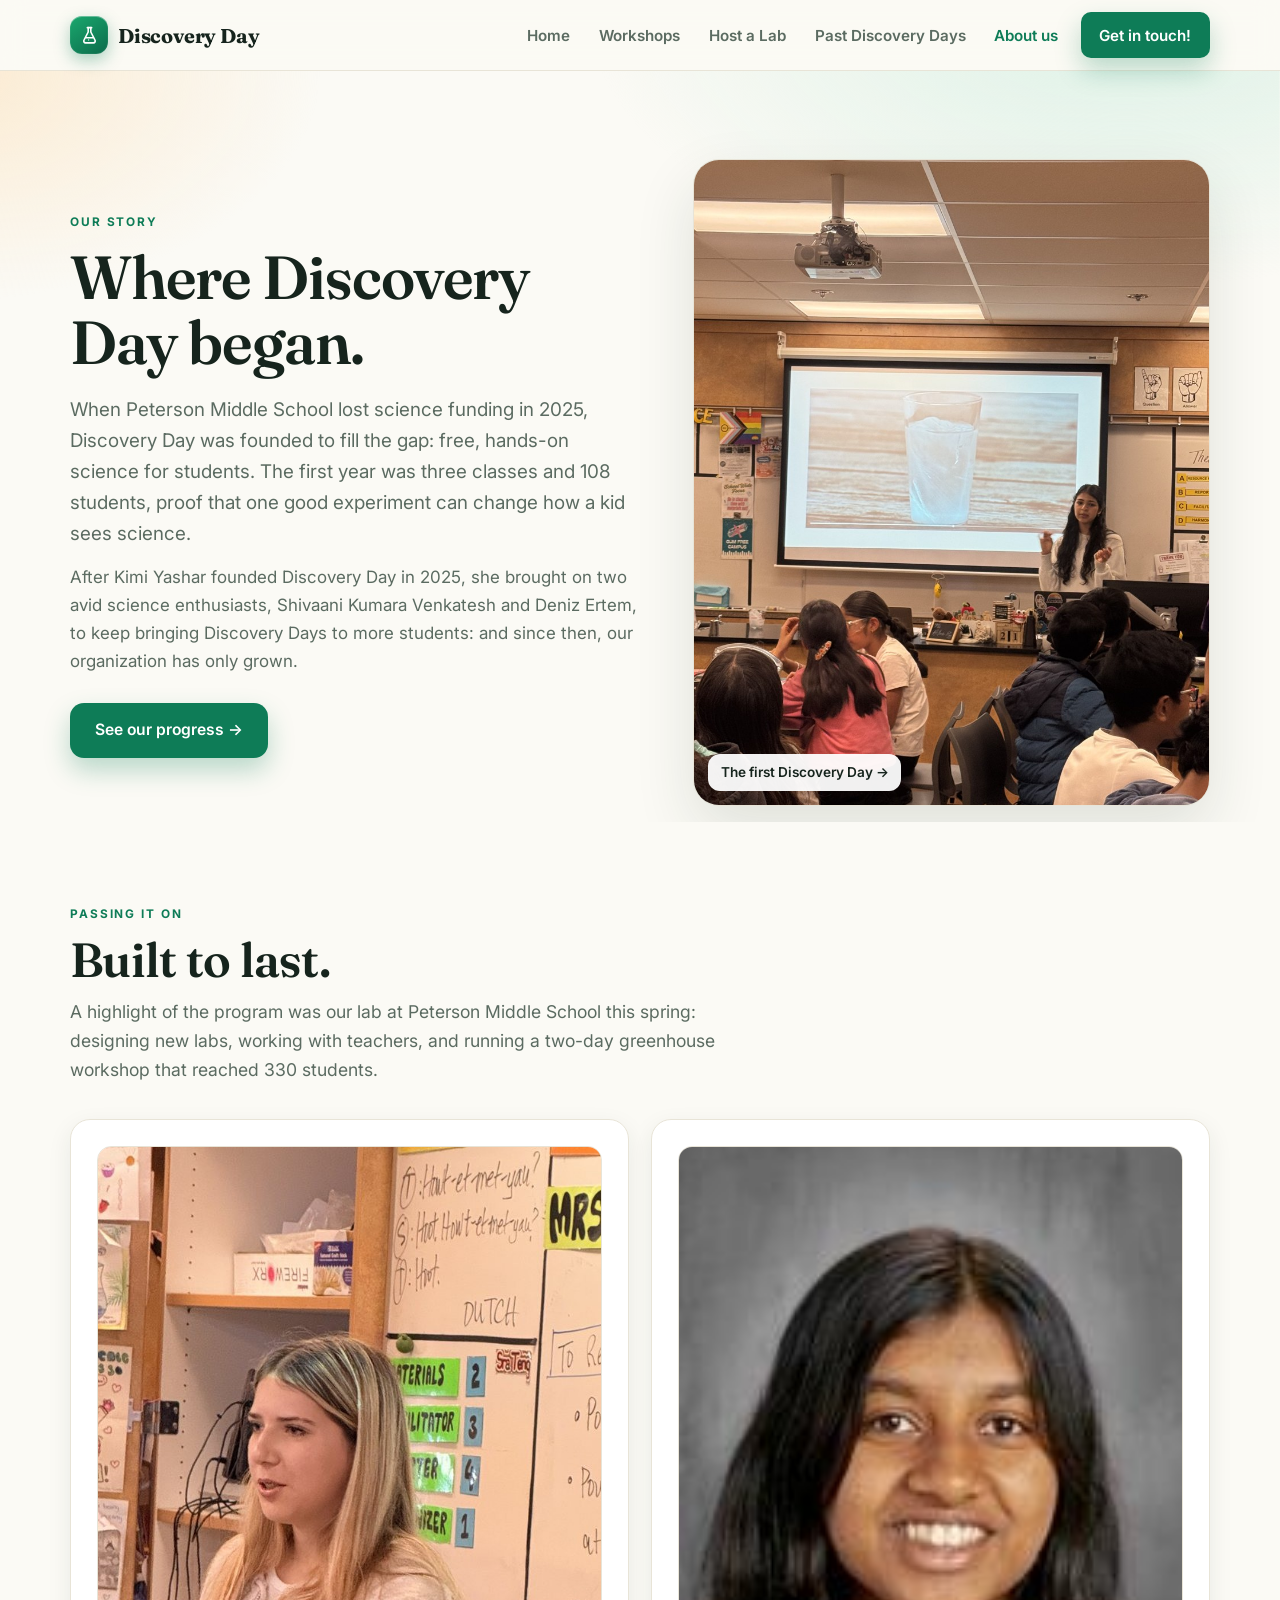
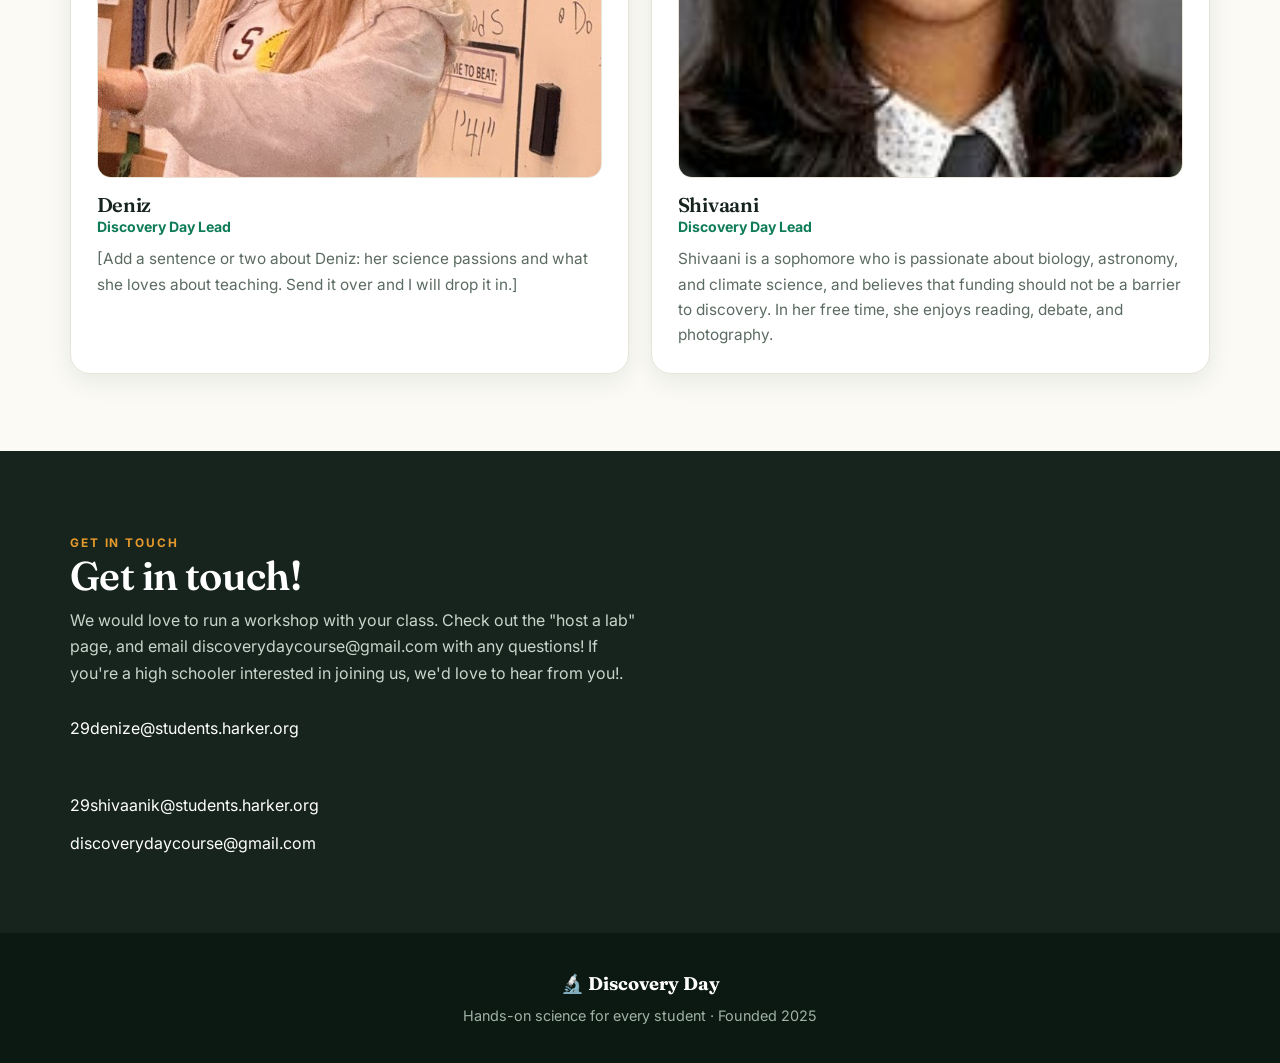
==== about.html @ d912c826 "Update about.html" ====
<!DOCTYPE html>
<html lang="en" class="no-js">
<head>
<meta charset="UTF-8" />
<meta name="viewport" content="width=device-width, initial-scale=1.0" />
<title>About — Discovery Day</title>
<meta name="description" content="How Discovery Day started after science budget cuts at Peterson Middle School, and the two student leaders carrying it forward." />
<link rel="preconnect" href="https://fonts.googleapis.com" />
<link rel="preconnect" href="https://fonts.gstatic.com" crossorigin />
<link href="https://fonts.googleapis.com/css2?family=Fraunces:ital,opsz,wght@0,9..144,500;0,9..144,600;1,9..144,500&family=Inter:wght@400;500;600;700&display=swap" rel="stylesheet" />
<link rel="stylesheet" href="styles.css" />
</head>
<body>

<header class="nav">
  <div class="wrap nav-in">
    <a class="brand" href="index.html"><span class="mark"><svg viewBox="0 0 24 24" fill="none" stroke="#fff" stroke-width="1.8" stroke-linecap="round" stroke-linejoin="round" aria-hidden="true"><path d="M9.5 3h5"/><path d="M10.5 3v5L5.7 17.4A2 2 0 0 0 7.5 20.4h9a2 2 0 0 0 1.8-3L13.5 8V3"/><path d="M8 14.5h8"/><circle cx="11" cy="17" r=".7" fill="#fff" stroke="none"/></svg></span> Discovery Day</a>
    <button class="menu-btn" id="menuBtn" aria-label="Menu">☰</button>
    <nav class="links" id="links">
      <a href="index.html">Home</a>
      <a href="workshops.html">Workshops</a>
      <a href="host-a-lab.html">Host a Lab</a>
      <a href="past.html">Past Discovery Days</a>
      <a href="about.html" class="active">About us</a>
      <a href="#contact" class="btn btn-green">Get in touch!</a>
    </nav>
  </div>
</header>

<!-- FOUNDING -->
<section class="hero" style="padding-bottom:1rem">
  <div class="wrap hero-grid">
    <div>
      <span class="eyebrow">Our story</span>
      <h1 style="font-size:clamp(2.4rem,5.4vw,3.8rem)">Where Discovery Day began.</h1>
      <p class="lead">When Peterson Middle School lost science funding in 2025, Discovery Day was founded to fill the gap: free, hands-on science for students. The first year was three classes and 108 students, proof that one good experiment can change how a kid sees science.</p>
      <p class="muted" style="font-size:1.06rem;margin-top:.9rem">After Kimi Yashar founded Discovery Day in 2025, she brought on two avid science enthusiasts, Shivaani Kumara Venkatesh and Deniz Ertem, to keep bringing Discovery Days to more students: and since then, our organization has only grown.</p>
      <div class="cta"><a href="past.html" class="btn btn-green">See our progress →</a></div>
    </div>
    <div class="hero-img reveal" style="aspect-ratio:4/5">
      <img src="images/fdd-class-back.jpg" alt="Students at the first Discovery Day watching a lesson" />
      <a class="tagcap" href="past.html#founding2025">The first Discovery Day →</a>
    </div>
  </div>
</section>

<!-- HANDOFF -->
<section>
  <div class="wrap">
    <div class="sec-head reveal" style="max-width:70ch">
      <span class="eyebrow">Passing it on</span>
      <h2>Built to last.</h2>
      <p>A highlight of the program was our lab at Peterson Middle School this spring: designing new labs, working with teachers, and running a two-day greenhouse workshop that reached 330 students.</p>
    </div>
    <div class="people">
      <div class="bio reveal">
        <img class="bio-photo" src="images/deniz.jpg" alt="Deniz teaching a Discovery Day workshop" />
        <h3>Deniz</h3>
        <div class="role">Discovery Day Lead</div>
        <p>[Add a sentence or two about Deniz: her science passions and what she loves about teaching. Send it over and I will drop it in.]</p>
      </div>
      <div class="bio reveal">
        <img class="bio-photo" src="images/shivaani.jpg" alt="Shivaani teaching a Discovery Day workshop" />
        <h3>Shivaani</h3>
        <div class="role">Discovery Day Lead</div>
        <p>Shivaani is a sophomore who is passionate about biology, astronomy, and climate science, and believes that funding should not be a barrier to discovery. In her free time, she enjoys reading, debate, and photography.</p>
      </div>
    </div>
  </div>
</section>

<!-- VALUES -->

<!-- CONTACT -->
<section class="contact" id="contact">
  <div class="wrap contact-grid">
    <div>
      <span class="eyebrow" style="color:var(--amber)">Get in touch</span>
      <h2>Get in touch!</h2>
      <p class="sub">We would love to run a workshop with your class. Check out the "host a lab" page, and email discoverydaycourse@gmail.com with any questions! 
        If you're a high schooler interested in joining us, we'd love to hear from you!.</p>
  <div class="email-list">
 <a class="mail" href="mailto:29denize@students.harker.org">29denize@students.harker.org</a><br>
<a class="mail" href="mailto:29shivaanik@students.harker.org">29shivaanik@students.harker.org</a>
<a class="mail" href="mailto:discoverydaycourse@gmail.com">discoverydaycourse@gmail.com</a>
</div>
  
    </div>
  </div>
</section>

<footer><div class="wrap"><div class="fb">🔬 Discovery Day</div><p>Hands-on science for every student · Founded 2025</p></div></footer>

<script src="app.js"></script>
</body>
</html>
---- styles.css ----
/* Discovery Day — shared styles */
:root{
  --ink:#16241D; --ink-soft:#5B6B61; --bg:#FBFAF5; --paper:#FFFFFF; --line:#E8E4D7;
  --green:#0E7C57; --green-d:#0A5B40; --green-soft:#E7F2EC; --amber:#E79A2B; --amber-soft:#FBEFD9;
  --chem:#7A5CF0; --bio:#16A06A; --earth:#13A2B5; --phys:#2D6CDF;
  --shadow:0 24px 60px rgba(22,50,35,.12); --shadow-sm:0 8px 24px rgba(22,50,35,.08);
  --radius:20px; --maxw:1140px;
}
*{box-sizing:border-box;margin:0;padding:0}
html{scroll-behavior:smooth;scroll-padding-top:88px}
body{font-family:"Inter",system-ui,sans-serif;color:var(--ink);background:var(--bg);line-height:1.65;-webkit-font-smoothing:antialiased}
h1,h2,h3,.display{font-family:"Fraunces",Georgia,serif;font-weight:600;line-height:1.08;letter-spacing:-.015em}
a{color:inherit;text-decoration:none}
img{display:block;max-width:100%}
.wrap{width:min(var(--maxw),92vw);margin:0 auto}
.eyebrow{display:inline-block;font-weight:700;text-transform:uppercase;letter-spacing:.16em;font-size:.74rem;color:var(--green)}
.muted{color:var(--ink-soft)}
.center{text-align:center}

/* buttons */
.btn{display:inline-flex;align-items:center;gap:.5rem;font-weight:600;font-size:.98rem;padding:.85rem 1.5rem;border-radius:14px;border:1.5px solid transparent;cursor:pointer;transition:transform .15s ease,box-shadow .2s,background .2s,border-color .2s}
.btn-primary{background:var(--ink);color:#fff;box-shadow:var(--shadow-sm)}
.btn-primary:hover{transform:translateY(-2px);background:#0c2018}
.btn-green{background:var(--green);color:#fff;box-shadow:0 12px 26px rgba(14,124,87,.28)}
.btn-green:hover{transform:translateY(-2px);background:var(--green-d)}
.btn-ghost{background:#fff;color:var(--ink);border-color:var(--line)}
.btn-ghost:hover{transform:translateY(-2px);border-color:var(--green);color:var(--green)}

/* nav */
header.nav{position:sticky;top:0;z-index:60;backdrop-filter:saturate(150%) blur(12px);background:rgba(251,250,245,.82);border-bottom:1px solid var(--line)}
.nav-in{display:flex;align-items:center;justify-content:space-between;padding:.75rem 0}
.brand{display:flex;align-items:center;gap:.62rem;font-family:"Fraunces",serif;font-weight:700;font-size:1.25rem;letter-spacing:-.01em}
.brand .mark{width:38px;height:38px;border-radius:12px;background:linear-gradient(145deg,#1AA86E 0%,#0C6B4B 100%);display:grid;place-items:center;flex:none;box-shadow:0 6px 16px rgba(14,124,87,.34),inset 0 1px 0 rgba(255,255,255,.30),inset 0 0 0 1px rgba(255,255,255,.06)}
.brand .mark svg{width:21px;height:21px;display:block}
.links{display:flex;align-items:center;gap:.2rem}
.links a{padding:.5rem .8rem;border-radius:10px;font-weight:600;font-size:.95rem;color:var(--ink-soft);transition:.16s}
.links a:hover{color:var(--ink);background:#fff}
.links a.active{color:var(--green)}
.links .btn{margin-left:.4rem;padding:.6rem 1.1rem}
.links a.btn{color:#fff}
.links a.btn:hover{color:#fff;background:var(--green-d)}
.menu-btn{display:none;background:#fff;border:1px solid var(--line);border-radius:10px;padding:.5rem .7rem;font-size:1.2rem;cursor:pointer}
@media(max-width:880px){
  .links{position:absolute;top:64px;right:4vw;flex-direction:column;align-items:stretch;background:#fff;border:1px solid var(--line);border-radius:16px;padding:.5rem;box-shadow:var(--shadow);min-width:230px;display:none}
  .links.open{display:flex}.links a{padding:.7rem .9rem}.links .btn{margin:.3rem 0 0}.menu-btn{display:block}
}

/* layout */
section{padding:clamp(3rem,6vw,5.5rem) 0}
.sec-head{max-width:64ch;margin-bottom:2.2rem}
.sec-head.center{margin-left:auto;margin-right:auto}
.sec-head h2{font-size:clamp(2rem,4.4vw,3rem);margin:.55rem 0 .7rem}
.sec-head p{color:var(--ink-soft);font-size:1.1rem}
.lead{font-size:1.18rem;color:var(--ink-soft)}

/* hero */
.hero{padding:clamp(3rem,7vw,5.5rem) 0 clamp(2.5rem,5vw,4rem);position:relative;overflow:hidden}
.hero::before{content:"";position:absolute;inset:0;background:radial-gradient(900px 460px at 88% -8%,#DCF1E6 0,transparent 60%),radial-gradient(700px 420px at -5% 0%,#FBEAD0 0,transparent 55%);z-index:-1;animation:auroraFloat 18s ease-in-out infinite alternate;will-change:transform}
.hero-grid{display:grid;grid-template-columns:1.05fr .95fr;gap:3.2rem;align-items:center}
@media(max-width:900px){.hero-grid{grid-template-columns:1fr;gap:2.2rem}}
.hero h1{font-size:clamp(2.8rem,6.2vw,4.6rem);font-weight:600;margin:.7rem 0 1.1rem}
.hero h1 em{font-style:italic;color:var(--green)}
.hero .cta{display:flex;gap:.8rem;margin-top:1.7rem;flex-wrap:wrap}
.hero-img{border-radius:26px;overflow:hidden;box-shadow:var(--shadow);border:1px solid var(--line);aspect-ratio:4/5;position:relative;background:var(--green-soft)}
.hero-img img{width:100%;height:100%;object-fit:cover}
.hero-img .tagcap{position:absolute;left:14px;bottom:14px;background:rgba(255,255,255,.94);border-radius:12px;padding:.45rem .8rem;font-size:.85rem;font-weight:600;color:var(--ink)}

/* stat strip */
.stats{display:grid;grid-template-columns:repeat(4,1fr);gap:1rem;margin-top:clamp(2rem,4vw,3rem)}
@media(max-width:680px){.stats{grid-template-columns:repeat(2,1fr)}}
.stat{background:#fff;border:1px solid var(--line);border-radius:16px;padding:1.2rem 1rem;text-align:center;box-shadow:var(--shadow-sm)}
.stat b{display:block;font-family:"Fraunces",serif;font-size:2.1rem;color:var(--green);line-height:1}
.stat span{font-size:.85rem;color:var(--ink-soft);font-weight:600}

/* generic cards */
.grid{display:grid;gap:1.4rem}
.cols-3{grid-template-columns:repeat(3,1fr)}
.cols-2{grid-template-columns:repeat(2,1fr)}
@media(max-width:880px){.cols-3{grid-template-columns:1fr 1fr}}
@media(max-width:600px){.cols-3,.cols-2{grid-template-columns:1fr}}

/* workshop cards */
.filters{display:flex;flex-wrap:wrap;gap:.6rem;align-items:center;margin-bottom:1.8rem}
.search{flex:1;min-width:210px;display:flex;align-items:center;gap:.5rem;background:#fff;border:1px solid var(--line);border-radius:12px;padding:.62rem .9rem}
.search input{border:0;outline:0;font:inherit;width:100%;background:transparent;color:var(--ink)}
.chip{background:#fff;border:1px solid var(--line);border-radius:999px;padding:.5rem .95rem;font-weight:600;font-size:.9rem;color:var(--ink-soft);cursor:pointer;transition:.16s}
.chip:hover{border-color:var(--green);color:var(--green)}
.chip.active{background:var(--green);color:#fff;border-color:var(--green)}
.wgrid{display:grid;grid-template-columns:repeat(auto-fill,minmax(280px,1fr));gap:1.5rem}
.wcard{background:#fff;border:1px solid var(--line);border-radius:var(--radius);overflow:hidden;cursor:pointer;box-shadow:var(--shadow-sm);transition:transform .18s ease,box-shadow .22s ease;display:flex;flex-direction:column}
.wcard:hover{transform:translateY(-6px);box-shadow:var(--shadow)}
.wcard .thumb{aspect-ratio:4/3;overflow:hidden;background:#f3f1ea;position:relative}
.wcard .thumb img{width:100%;height:100%;object-fit:cover;object-position:top center}
.wcard .subj{position:absolute;top:10px;left:10px;color:#fff;border-radius:999px;padding:.28rem .7rem;font-weight:700;font-size:.72rem;letter-spacing:.03em}
.subj-Chemistry{background:var(--chem)} .subj-Biology{background:var(--bio)} .subj-Earth{background:var(--earth)} .subj-Physics{background:var(--phys)}
.wcard .b{padding:1.1rem 1.15rem 1.25rem}
.wcard h3{font-size:1.25rem;margin-bottom:.15rem}
.wcard .by{font-size:.82rem;color:var(--ink-soft);font-weight:600;margin-bottom:.5rem}
.wcard p{color:var(--ink-soft);font-size:.93rem}
.wcard .more{margin-top:.8rem;font-weight:700;color:var(--green);font-size:.9rem}

/* feature/info panels */
.panel{background:#fff;border:1px solid var(--line);border-radius:var(--radius);padding:1.6rem;box-shadow:var(--shadow-sm)}
.panel h3{font-size:1.25rem;margin-bottom:.5rem;display:flex;gap:.5rem;align-items:center}
.panel p{color:var(--ink-soft)}
.iconbadge{width:42px;height:42px;border-radius:12px;display:grid;place-items:center;font-size:1.2rem;background:var(--green-soft);flex:none}

/* custom workshop callout */
.custom-cta{background:linear-gradient(135deg,#0E7C57,#0A5B40);color:#fff;border-radius:24px;padding:clamp(1.9rem,4vw,3.2rem);box-shadow:var(--shadow);text-align:center}
.custom-cta h2{color:#fff;font-size:clamp(1.7rem,3.6vw,2.5rem);margin-bottom:.7rem}
.custom-cta p{color:#D9EFE4;max-width:64ch;margin:0 auto 1.6rem;font-size:1.1rem}
.custom-cta .btn-white{background:#fff;color:var(--green-d)}
.custom-cta .btn-white:hover{transform:translateY(-2px);background:#EAF7F0}

/* timeline (past workshops) */
.tl{display:flex;flex-direction:column;gap:1.6rem}
.event{background:#fff;border:1px solid var(--line);border-radius:24px;overflow:hidden;box-shadow:var(--shadow-sm);display:grid;grid-template-columns:1.1fr 1fr}
@media(max-width:820px){.event{grid-template-columns:1fr}}
.event .ph{position:relative;min-height:280px;background:var(--green-soft)}
.event .ph img{position:absolute;inset:0;width:100%;height:100%;object-fit:cover}
.event .when{position:absolute;top:14px;left:14px;background:rgba(255,255,255,.94);border-radius:999px;padding:.35rem .8rem;font-weight:700;font-size:.8rem}
.event .body{padding:1.8rem}
.event h3{font-size:1.7rem;margin:.2rem 0 .5rem}
.event .estats{display:flex;flex-wrap:wrap;gap:.5rem;margin:.9rem 0}
.event .estats span{background:var(--bg);border:1px solid var(--line);border-radius:10px;padding:.45rem .7rem;font-weight:700;font-size:.85rem}
.event .estats span b{color:var(--green)}
.event p{color:var(--ink-soft)}
.thumbs{display:flex;gap:.5rem;margin-top:1rem;flex-wrap:wrap}
.thumbs img{width:74px;height:60px;object-fit:cover;border-radius:9px;border:1px solid var(--line)}

/* gallery */
.gallery{display:grid;grid-template-columns:repeat(auto-fit,minmax(220px,1fr));gap:12px}
.gallery figure{margin:0;border-radius:14px;overflow:hidden;border:1px solid var(--line);box-shadow:var(--shadow-sm);aspect-ratio:4/3;background:var(--green-soft)}
.gallery img{width:100%;height:100%;object-fit:cover;transition:transform .45s ease}
.gallery figure:hover img{transform:scale(1.06)}

/* people / bios */
.people{display:grid;grid-template-columns:1fr 1fr;gap:1.4rem}
@media(max-width:680px){.people{grid-template-columns:1fr}}
.bio{background:#fff;border:1px solid var(--line);border-radius:var(--radius);padding:1.6rem;box-shadow:var(--shadow-sm)}
.bio .av{width:58px;height:58px;border-radius:16px;background:linear-gradient(135deg,#16A06A,#0E7C57);color:#fff;display:grid;place-items:center;font-family:"Fraunces",serif;font-weight:700;font-size:1.3rem;margin-bottom:.8rem}
.bio h3{font-size:1.25rem}
.bio .role{color:var(--green);font-weight:700;font-size:.88rem;margin-bottom:.5rem}
.bio p{color:var(--ink-soft);font-size:.96rem}

/* contact band */
.contact{background:var(--ink);color:#fff}
.contact h2{color:#fff;font-size:clamp(1.8rem,4vw,2.5rem)}
.contact .sub{color:#C7D6CC;max-width:60ch;margin:.6rem 0 1.8rem}
.ccards{display:grid;grid-template-columns:1fr 1fr;gap:1.2rem}
@media(max-width:680px){.ccards{grid-template-columns:1fr}}
.ccard{background:rgba(255,255,255,.06);border:1px solid rgba(255,255,255,.16);border-radius:18px;padding:1.5rem}
.contact-grid{display:grid;grid-template-columns:1fr .92fr;gap:2.6rem;align-items:center}
@media(max-width:820px){.contact-grid{grid-template-columns:1fr}}
.leads-photo{width:100%;border-radius:14px;aspect-ratio:16/10;object-fit:cover;object-position:center 22%;margin-bottom:1.1rem;border:1px solid rgba(255,255,255,.18)}

/* horizontal workshop scroller */
.scrollhint{font-size:.85rem;color:var(--ink-soft);font-weight:600;margin:-.4rem 0 .7rem}
.wscroll{display:flex;gap:1.3rem;overflow-x:auto;padding:.4rem .2rem 1.4rem;scroll-snap-type:x proximity;scroll-padding-left:.2rem}
.wscroll::-webkit-scrollbar{height:9px}
.wscroll::-webkit-scrollbar-thumb{background:#D6DDE5;border-radius:99px}
.wscroll::-webkit-scrollbar-track{background:transparent}
.wscroll .wcard{flex:0 0 300px;scroll-snap-align:start}
.wcard-custom{flex:0 0 320px;scroll-snap-align:start;background:linear-gradient(150deg,#11936A,#0A5B40);color:#fff;border:0;border-radius:var(--radius);box-shadow:var(--shadow);display:flex;flex-direction:column;justify-content:center;padding:1.7rem}
.wcard-custom .k{font-weight:800;text-transform:uppercase;letter-spacing:.14em;font-size:.7rem;color:#A8ECCB;margin-bottom:.7rem}
.wcard-custom h3{color:#fff;font-size:1.45rem;line-height:1.16;margin-bottom:.6rem}
.wcard-custom p{color:#DEF1E7;font-size:.96rem;margin-bottom:1.2rem}
.wcard-custom a{align-self:flex-start;background:#fff;color:var(--green-d);font-weight:700;padding:.6rem 1.05rem;border-radius:11px;font-size:.9rem;transition:transform .15s ease}
.wcard-custom a:hover{transform:translateY(-2px)}
.bio-photo{width:100%;aspect-ratio:4/5;object-fit:cover;object-position:center 28%;border-radius:14px;margin-bottom:1rem;border:1px solid var(--line)}

/* past discovery days: preview cards + detail modal */
.timeline{position:relative;max-width:820px;margin:0 auto}
.timeline::before{content:"";position:absolute;left:13px;top:14px;bottom:14px;width:2px;background:linear-gradient(180deg,var(--green),var(--line))}
.tl-entry{position:relative;padding:0 0 2.8rem 60px}
.tl-entry:last-child{padding-bottom:0}
.tl-entry::before{content:"";position:absolute;left:4px;top:4px;width:20px;height:20px;border-radius:50%;background:var(--green);border:4px solid var(--bg);box-shadow:0 0 0 4px rgba(14,124,87,.12);z-index:2}
.tl-ghost{position:absolute;right:.5rem;top:-1.4rem;font-family:"Fraunces",serif;font-weight:600;font-size:5.5rem;line-height:1;color:var(--green);opacity:.06;pointer-events:none;z-index:0}
.tl-date{font-family:"Fraunces",serif;font-weight:600;font-size:1.45rem;color:var(--green-d);margin-bottom:.85rem;letter-spacing:-.01em}
.tl-card{position:relative;z-index:1;display:grid;grid-template-columns:230px 1fr;background:#fff;border:1px solid var(--line);border-radius:18px;overflow:hidden;cursor:pointer;box-shadow:var(--shadow-sm);transition:transform .2s ease,box-shadow .25s ease}
.tl-card:hover{transform:translateY(-4px);box-shadow:var(--shadow)}
@media(max-width:620px){.tl-card{grid-template-columns:1fr}.tl-ghost{display:none}}
.tl-card .img{position:relative;min-height:180px;background:var(--green-soft)}
.tl-card .img img{position:absolute;inset:0;width:100%;height:100%;object-fit:cover}
.tl-card .b{padding:1.4rem 1.5rem}
.tl-card h3{font-size:1.5rem;margin:.35rem 0 .5rem}
.tl-meta{color:var(--ink-soft);font-weight:600;font-size:.93rem}
.tl-meta b{color:var(--green);font-family:"Fraunces",serif;font-size:1.05rem}
.tl-card .more{margin-top:.85rem;font-weight:700;color:var(--green);font-size:.93rem;display:inline-block}
.modal-hero{width:100%;aspect-ratio:16/9;object-fit:cover;display:block}
.m-when{color:var(--ink-soft);font-weight:600;font-size:.88rem}

/* home photo gallery */
.photo-gallery{display:grid;grid-template-columns:repeat(auto-fit,minmax(220px,1fr));gap:14px}
.photo-gallery figure{margin:0;border-radius:16px;overflow:hidden;border:1px solid var(--line);box-shadow:var(--shadow-sm);aspect-ratio:4/3;background:var(--green-soft)}
.photo-gallery img{width:100%;height:100%;object-fit:cover;transition:transform .5s ease}
.photo-gallery figure:hover img{transform:scale(1.06)}
.photo-gallery .wide{grid-column:span 2}
@media(max-width:600px){.photo-gallery .wide{grid-column:span 1}}

/* subject pills (timeline + modal) */
.subj{display:inline-block;border-radius:999px;padding:.32rem .75rem;font-weight:700;font-size:.72rem;letter-spacing:.03em;color:#fff;line-height:1.25}
.subj-Founding{background:#CFE9DB;color:var(--green-d)}
/* modal stats + thumbs */
.estats{display:flex;flex-wrap:wrap;gap:.5rem;margin:.6rem 0 .2rem}
.estats span{background:var(--bg);border:1px solid var(--line);border-radius:10px;padding:.45rem .75rem;font-weight:700;font-size:.85rem;color:var(--ink)}
.estats span b{color:var(--green);font-family:"Fraunces",serif}
.thumbs{display:grid;grid-template-columns:repeat(auto-fill,minmax(94px,1fr));gap:.55rem;margin-top:.4rem}
.thumbs img{width:100%;height:76px;object-fit:cover;border-radius:10px;border:1px solid var(--line);cursor:zoom-in;transition:transform .15s ease}
.thumbs img:hover{transform:scale(1.04)}
.lightbox{position:fixed;inset:0;background:rgba(10,20,14,.92);display:none;align-items:center;justify-content:center;z-index:200;padding:4vh 4vw;cursor:zoom-out}
.lightbox.open{display:flex}
.lightbox img{max-width:100%;max-height:92vh;border-radius:12px;box-shadow:var(--shadow);cursor:default}
.lb-close{position:fixed;top:18px;right:22px;background:rgba(255,255,255,.94);border:0;width:42px;height:42px;border-radius:50%;font-size:1.4rem;cursor:pointer;z-index:201}

/* two-column day modal */
.modal.modal-day{max-width:1040px}
.modal .close{box-shadow:0 2px 10px rgba(22,50,35,.18)}
.md-grid{display:grid;grid-template-columns:1fr 1fr;align-items:stretch}
@media(max-width:760px){.md-grid{grid-template-columns:1fr}}
.carousel{background:#F1EDE3;display:flex;flex-direction:column;justify-content:center}
.car-stage{position:relative;aspect-ratio:1/1;background:#F1EDE3;display:flex;align-items:center;justify-content:center;overflow:hidden;padding:14px}
.car-stage img{max-width:100%;max-height:100%;width:auto;height:auto;object-fit:contain;display:block;border-radius:6px}
.car-arrow{position:absolute;top:50%;transform:translateY(-50%);width:42px;height:42px;border-radius:50%;border:1px solid var(--line);background:rgba(255,255,255,.95);color:#16241D;font-size:1.55rem;line-height:1;cursor:pointer;display:flex;align-items:center;justify-content:center;box-shadow:0 4px 14px rgba(22,50,35,.18);z-index:3;transition:background .15s,transform .15s}
.car-arrow:hover{background:#fff;transform:translateY(-50%) scale(1.07)}
.car-arrow.prev{left:12px}.car-arrow.next{right:12px}
.car-count{position:absolute;bottom:12px;right:14px;background:rgba(22,36,29,.62);color:#fff;font-size:.78rem;font-weight:600;padding:.2rem .55rem;border-radius:8px;z-index:3}
.car-dots{display:flex;gap:7px;justify-content:center;align-items:center;flex-wrap:wrap;padding:12px 10px;background:#F1EDE3}
.car-dots button{width:9px;height:9px;border-radius:50%;border:0;background:rgba(22,36,29,.22);cursor:pointer;padding:0;transition:background .15s}
.car-dots button.on{background:var(--green)}
.md-body{padding:2.4rem 2.3rem;display:flex;flex-direction:column}
.md-body .m-kicker{display:flex;align-items:center;gap:.7rem;flex-wrap:wrap;margin-bottom:.5rem}
.md-body .m-when{color:var(--ink-soft);font-weight:600;font-size:.9rem}
.md-body h2{font-size:1.8rem;margin:.2rem 0 .85rem}
.md-body .desc{color:var(--ink-soft);line-height:1.75;margin:0}
.md-body .estats{margin-top:1.5rem}
.md-actions{margin-top:1.7rem;display:flex;gap:.7rem;flex-wrap:wrap}
.ccard h3{color:#fff;font-size:1.2rem;margin-bottom:.3rem}
.ccard p{color:#C7D6CC;font-size:.95rem;margin-bottom:.9rem}
.ccard a.mail{display:inline-block;color:#fff;font-weight:700;border-bottom:2px solid var(--amber);padding-bottom:1px;margin-right:1rem}

footer{background:#0C1812;color:#9FB3A6;padding:2.2rem 0;text-align:center;font-size:.9rem}
footer .fb{font-family:"Fraunces",serif;color:#fff;font-weight:700;font-size:1.15rem;margin-bottom:.3rem}

/* modal */
.overlay{position:fixed;inset:0;background:rgba(15,30,22,.55);backdrop-filter:blur(3px);display:none;align-items:center;justify-content:center;z-index:100;padding:4vh 4vw;overflow-y:auto}
.overlay.open{display:flex}
.modal{position:relative;background:#fff;border-radius:24px;max-width:720px;width:100%;max-height:92vh;box-shadow:var(--shadow);overflow:auto;animation:pop .25s ease}
@keyframes pop{from{transform:translateY(14px) scale(.98);opacity:0}to{transform:none;opacity:1}}
.modal .mhead{display:grid;grid-template-columns:1fr 1fr}
@media(max-width:560px){.modal .mhead{grid-template-columns:1fr}}
.modal .mhead .pic{min-height:200px;background:#f3f1ea;position:relative}
.modal .mhead .pic img{position:absolute;inset:0;width:100%;height:100%;object-fit:cover;object-position:top center}
.modal .mhead .intro{padding:1.6rem}
.modal .close{position:absolute;top:12px;right:14px;background:rgba(255,255,255,.94);border:0;width:38px;height:38px;border-radius:50%;font-size:1.3rem;cursor:pointer;z-index:2}
.modal h2{font-size:1.6rem;margin:.4rem 0 .2rem}
.modal .by{color:var(--ink-soft);font-weight:600;font-size:.9rem}
.modal .m-body{padding:0 1.8rem 1.9rem}
.m-facts{display:flex;flex-wrap:wrap;gap:.5rem;margin:.4rem 0 1rem}
.m-facts span{background:var(--bg);border:1px solid var(--line);border-radius:10px;padding:.4rem .7rem;font-weight:600;font-size:.83rem}
.m-sub{font-weight:700;text-transform:uppercase;letter-spacing:.1em;font-size:.74rem;color:var(--green);margin:1.1rem 0 .55rem}
.taglist{display:flex;flex-wrap:wrap;gap:.5rem}
.tag{background:var(--green-soft);border:1px solid #CDE6D9;border-radius:999px;padding:.4rem .8rem;font-weight:600;font-size:.85rem;color:var(--green-d)}

/* reveal (safe: visible by default) */
.reveal{opacity:0;transform:translateY(16px);transition:opacity .7s ease,transform .7s ease}
.reveal.in{opacity:1;transform:none}
.no-js .reveal{opacity:1;transform:none}

/* motion + flourishes */
@keyframes auroraFloat{0%{transform:translate3d(0,0,0) scale(1.02)}100%{transform:translate3d(-4%,2%,0) scale(1.12)}}
header.nav{transition:box-shadow .3s ease,background .3s ease}
header.nav.scrolled{box-shadow:0 10px 30px rgba(22,50,35,.10)}
@media(prefers-reduced-motion:reduce){.hero::before{animation:none}.marquee-track{animation:none}}
.marquee{overflow:hidden;border-top:1px solid var(--line);border-bottom:1px solid var(--line);background:#fff;padding:1.1rem 0}
.marquee-track{display:flex;align-items:center;gap:2.6rem;width:max-content;animation:marquee 32s linear infinite}
.marquee:hover .marquee-track{animation-play-state:paused}
.marquee-track span{font-family:"Fraunces",serif;font-size:1.35rem;color:var(--ink);white-space:nowrap;display:inline-flex;align-items:center;gap:2.6rem}
.marquee-track span::after{content:"\2726";color:var(--green);font-size:.85rem}
@keyframes marquee{from{transform:translateX(0)}to{transform:translateX(-50%)}}

/* Workshops hero — custom kit trio (numbered tan cards) */
.kit-trio{display:grid;grid-template-columns:repeat(3,1fr);gap:1.25rem;max-width:1000px;margin:2.8rem auto 0}
.kit-item{position:relative;background:#FBF6EC;border:1px solid #EEE4D3;border-radius:var(--radius);padding:2.7rem 1.5rem 1.6rem;text-align:center;display:flex;flex-direction:column;align-items:center;gap:.5rem;box-shadow:var(--shadow-sm);transition:transform .18s ease,box-shadow .18s ease}
.kit-item:hover{transform:translateY(-4px);box-shadow:var(--shadow)}
.kit-num{position:absolute;top:-27px;left:50%;transform:translateX(-50%);width:58px;height:54px;display:block;filter:drop-shadow(0 6px 12px rgba(120,90,50,.18))}
.kit-num svg{width:100%;height:100%;display:block;overflow:visible}
.kit-item b{font-family:"Fraunces",serif;font-weight:600;font-size:1.22rem;color:var(--ink)}
.kit-item span{font-size:.94rem;color:var(--ink-soft);line-height:1.5}
@media(max-width:760px){.kit-trio{grid-template-columns:1fr;max-width:440px;gap:2.2rem}}

/* Teacher-approval cycle diagram (colors baked into the SVG itself) */
.cycle{max-width:540px;margin:2.6rem auto 0}
.cycle svg{width:100%;height:auto;display:block}

/* Cycle section two-column layout */
.cycle-layout{display:grid;grid-template-columns:1.02fr 1fr;gap:clamp(1.5rem,4vw,3.2rem);align-items:center}
.cycle-layout .cycle{margin:0;max-width:520px;width:100%}
@media(max-width:880px){.cycle-layout{grid-template-columns:1fr}.cycle-layout .cycle{margin:1.6rem auto 0}}

/* clickable photo captions */
a.tagcap{cursor:pointer;transition:color .15s,background .15s}
a.tagcap:hover{color:var(--green);background:#fff}

/* Page Layout for Host a Lab */
.page-container {
  display: flex;
  flex-direction: row;
  justify-content: space-between;
  gap: 40px;
  max-width: 1200px;
  margin: 0 auto;
  padding: 20px 20px 40px;
  color: #1a2e26;
}

.content-left {
  flex: 1;
  min-width: 0;
}

.content-right {
  flex: 0 0 420px;
}

.content-left h1 {
  margin-top: 0 !important;
  margin-bottom: 5px !important;
}

.description-section {
  margin-top: 0 !important;
  margin-bottom: 10px !important;
}

.description-section h2 {
  margin-top: 0 !important;
  margin-bottom: 4px !important;
}

.description-section p {
  margin-top: 0 !important;
  margin-bottom: 0 !important;
  line-height: 1.5;
}

.steps-list {
  padding-left: 0;
  list-style: none;
}

.steps-list li {
  margin-bottom: 20px;
  background: rgba(255, 255, 255, 0.05);
  padding: 15px 20px;
  border-radius: 8px;
}

.form-wrapper {
  background: #ffffff;
  color: #000000;
  padding: 20px;
  border-radius: 10px;
}

.form-wrapper iframe {
  width: 100%;
  min-height: 600px;
  border: none;
}

/* Mobile Responsiveness */
@media (max-width: 768px) {
  .page-container {
    flex-direction: column;
  }
}

.email-list {
  display: flex;
  flex-direction: column;
  gap: 12px;
  align-items: flex-start;
}

.email-list .mail {
  display: block;
}
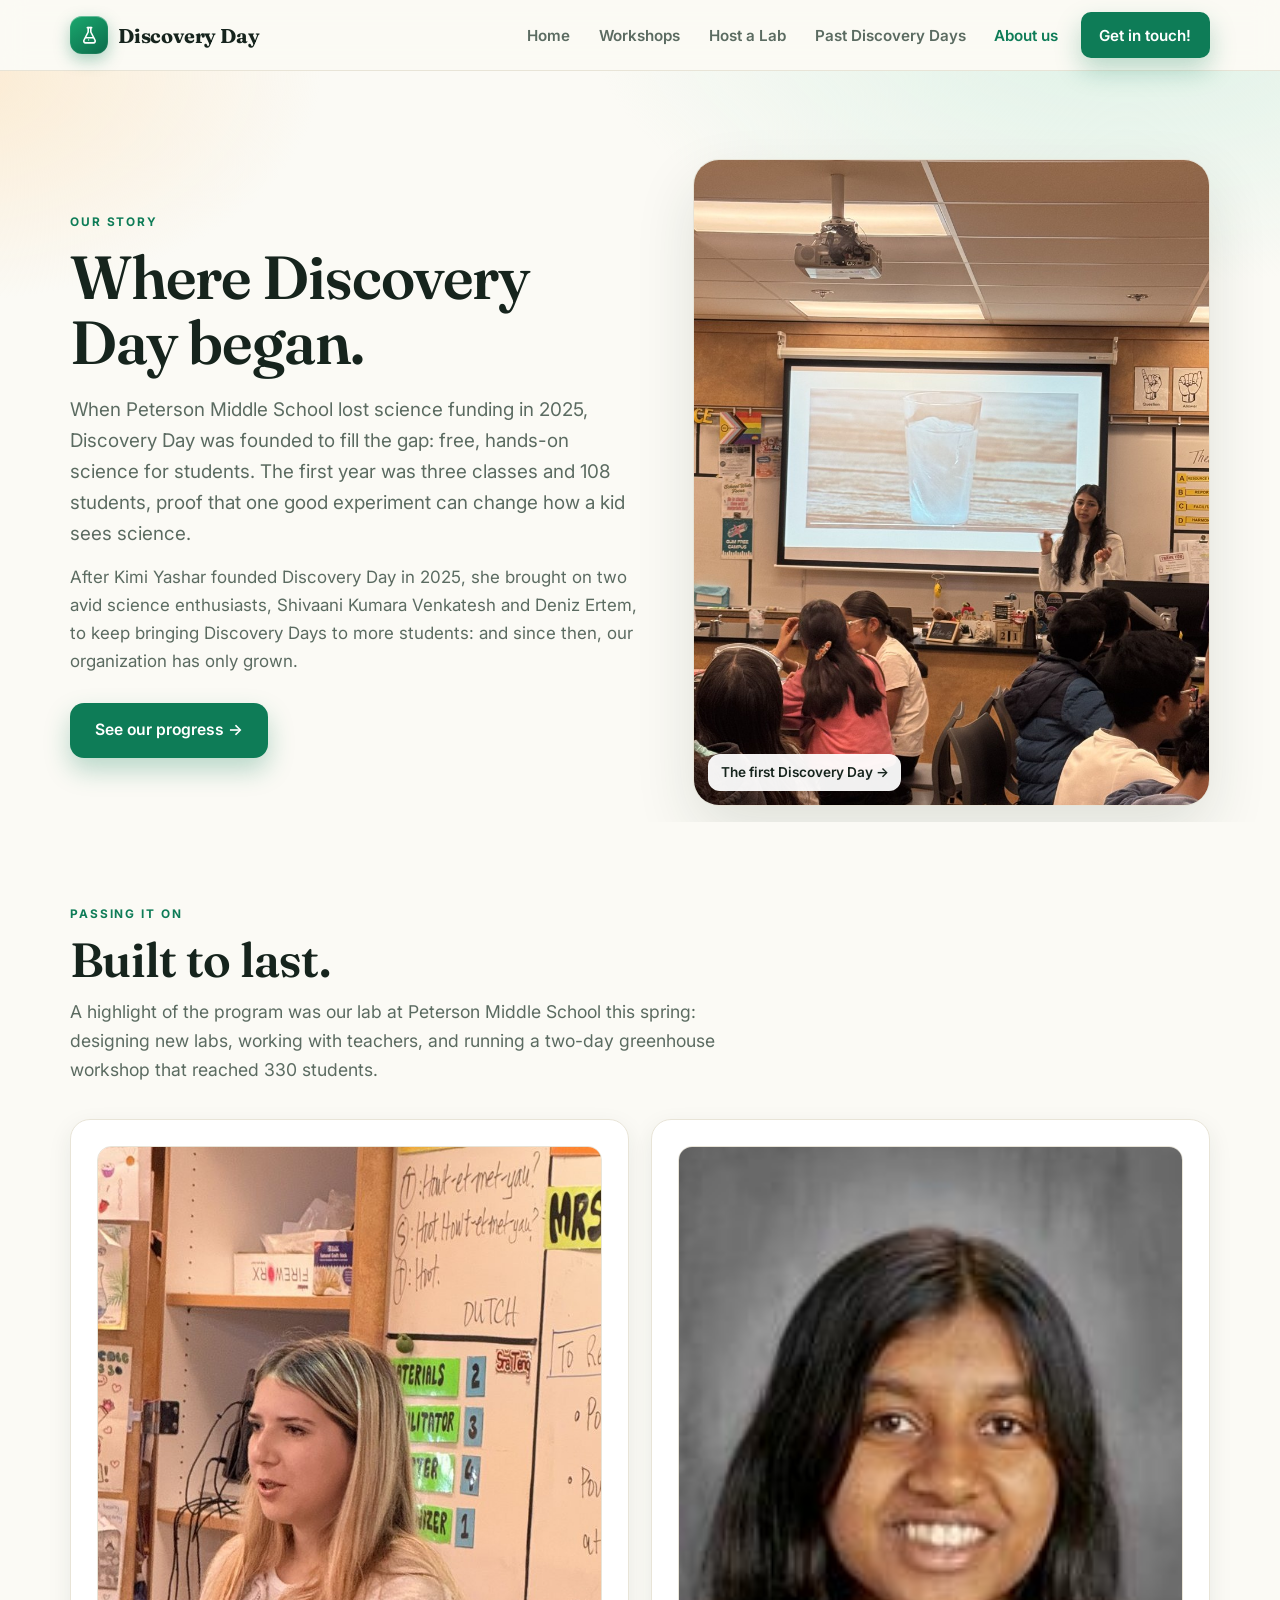
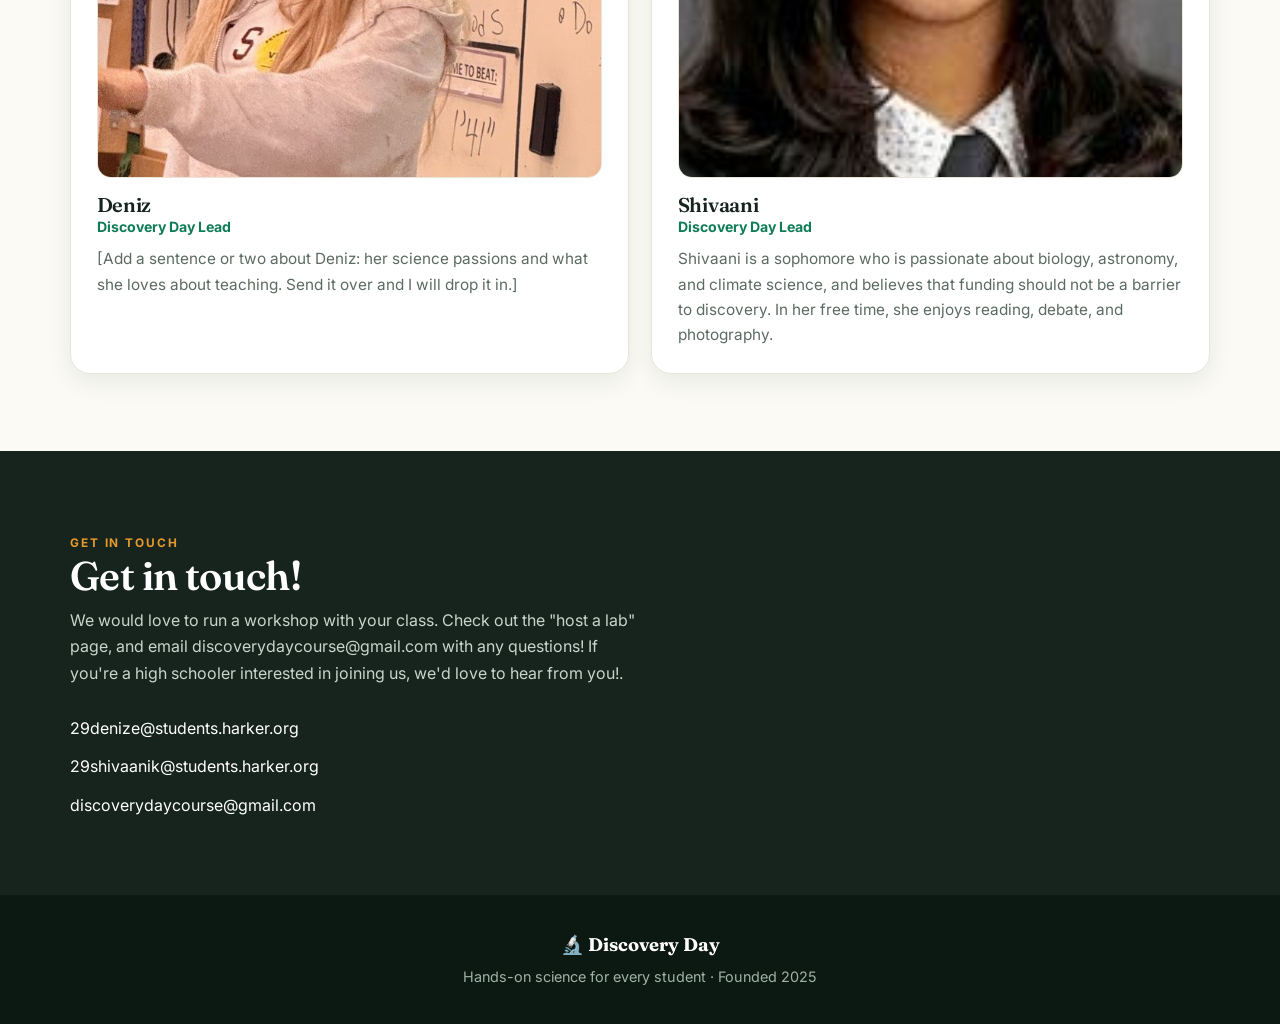
==== commit 5794608d: "Update about.html" ====
--- a/about.html
+++ b/about.html
@@ -80,9 +80,9 @@
       <p class="sub">We would love to run a workshop with your class. Check out the "host a lab" page, and email discoverydaycourse@gmail.com with any questions! 
         If you're a high schooler interested in joining us, we'd love to hear from you!.</p>
   <div class="email-list">
- <a class="mail" href="mailto:29denize@students.harker.org">29denize@students.harker.org</a><br>
-<a class="mail" href="mailto:29shivaanik@students.harker.org">29shivaanik@students.harker.org</a>
-<a class="mail" href="mailto:discoverydaycourse@gmail.com">discoverydaycourse@gmail.com</a>
+ <a class="mail" href="mailto:29denize@students.harker.org">29denize@students.harker.org</a>
+ <a class="mail" href="mailto:29shivaanik@students.harker.org">29shivaanik@students.harker.org</a>
+ <a class="mail" href="mailto:discoverydaycourse@gmail.com">discoverydaycourse@gmail.com</a>
 </div>
   
     </div>
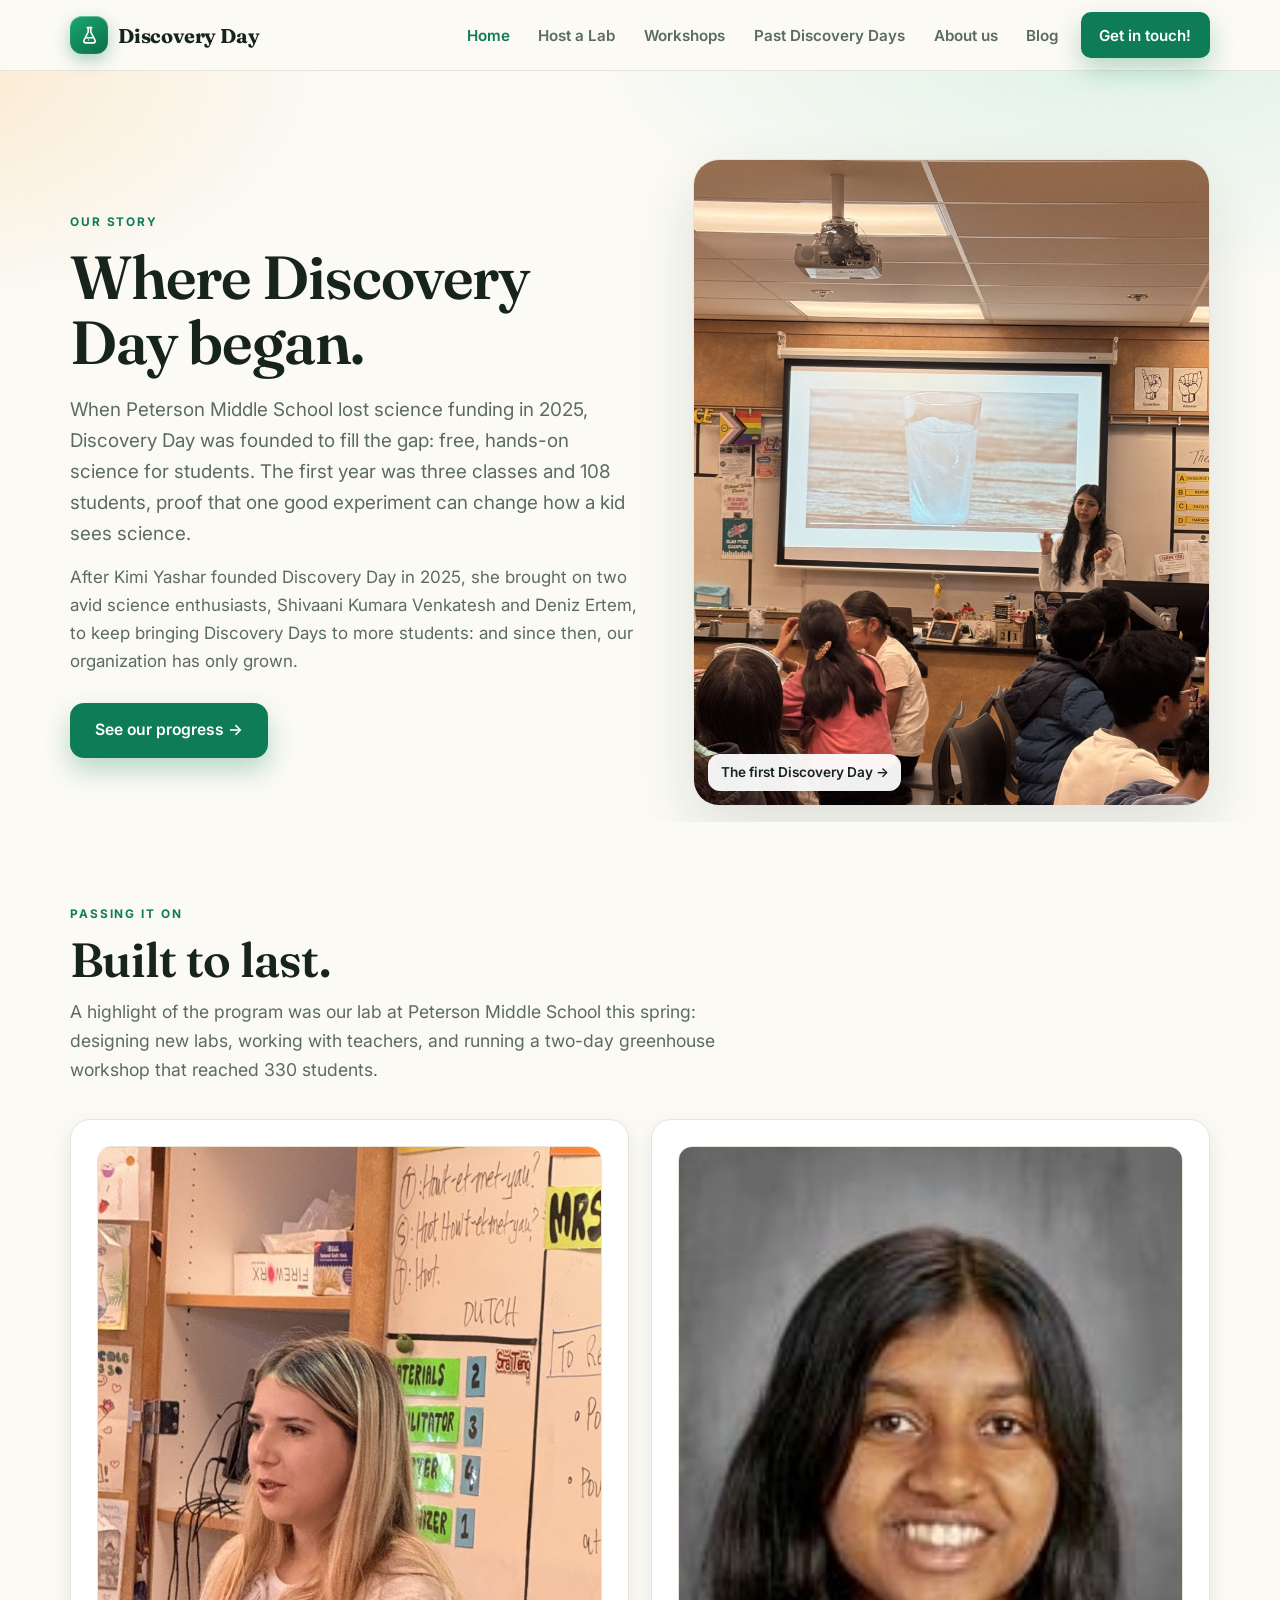
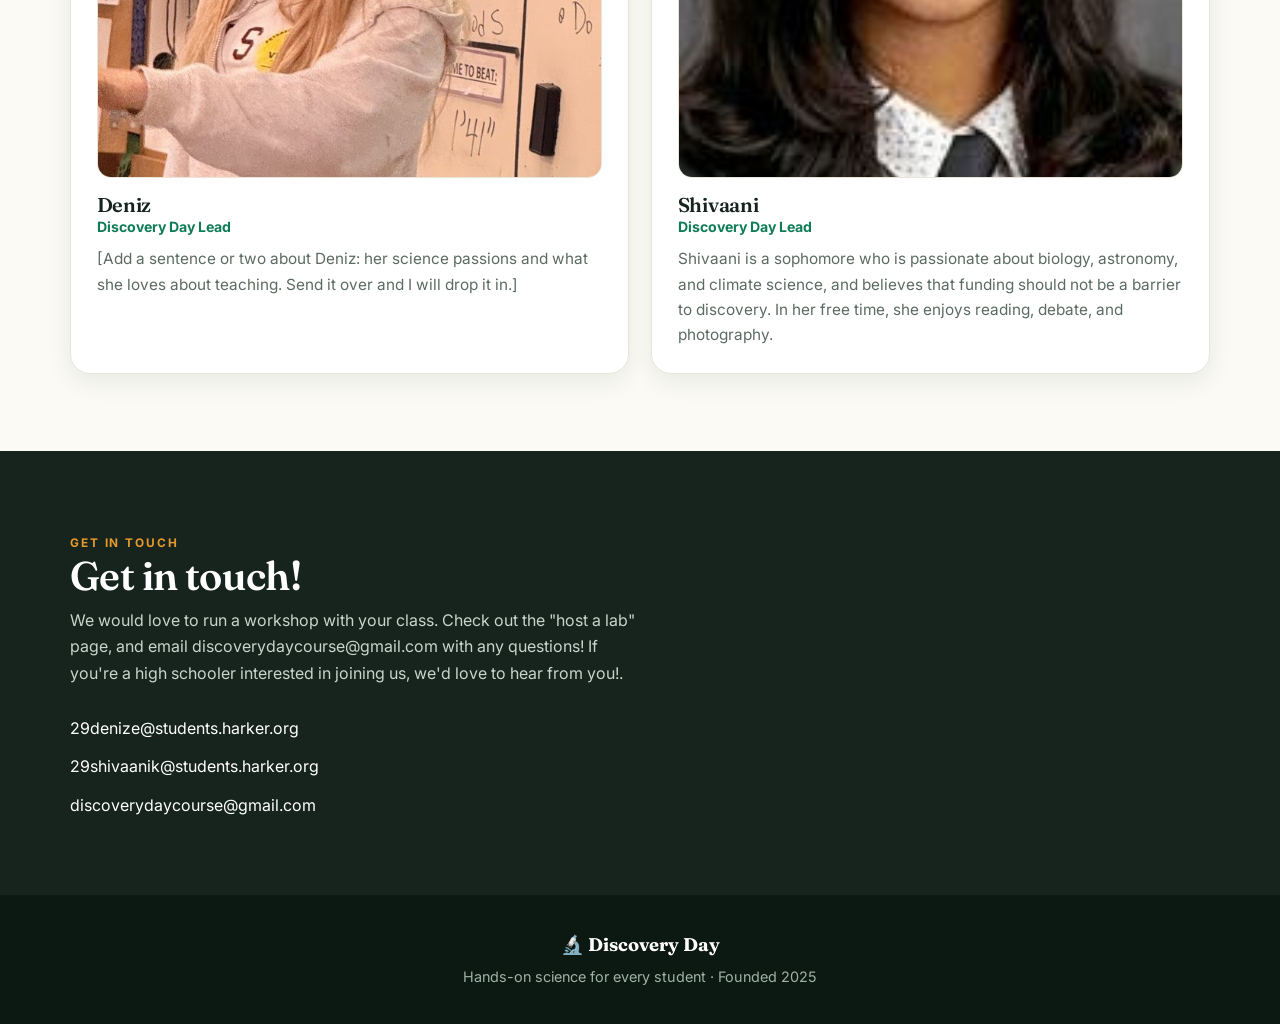
==== commit 14834632: "Update about.html" ====
--- a/about.html
+++ b/about.html
@@ -17,13 +17,14 @@
     <a class="brand" href="index.html"><span class="mark"><svg viewBox="0 0 24 24" fill="none" stroke="#fff" stroke-width="1.8" stroke-linecap="round" stroke-linejoin="round" aria-hidden="true"><path d="M9.5 3h5"/><path d="M10.5 3v5L5.7 17.4A2 2 0 0 0 7.5 20.4h9a2 2 0 0 0 1.8-3L13.5 8V3"/><path d="M8 14.5h8"/><circle cx="11" cy="17" r=".7" fill="#fff" stroke="none"/></svg></span> Discovery Day</a>
     <button class="menu-btn" id="menuBtn" aria-label="Menu">☰</button>
     <nav class="links" id="links">
-      <a href="index.html">Home</a>
-      <a href="workshops.html">Workshops</a>
-      <a href="host-a-lab.html">Host a Lab</a>
-      <a href="past.html">Past Discovery Days</a>
-      <a href="about.html" class="active">About us</a>
-      <a href="#contact" class="btn btn-green">Get in touch!</a>
-    </nav>
+  <a href="index.html" class="active">Home</a>
+  <a href="host-a-lab.html">Host a Lab</a>
+  <a href="workshops.html">Workshops</a>
+  <a href="past.html">Past Discovery Days</a>
+  <a href="about.html">About us</a>
+  <a href="blog.html">Blog</a>
+  <a href="#contact" class="btn btn-green">Get in touch!</a>
+</nav>
   </div>
 </header>
 
--- a/styles.css
+++ b/styles.css
@@ -386,3 +386,14 @@
 .email-list .mail {
   display: block;
 }
+
+.blog-empty-box {
+  background-color: #1a2e26;
+  color: #ffffff;
+  padding: 40px;
+  border-radius: 12px;
+  text-align: center;
+  font-size: 1.25rem;
+  font-family: 'Inter', system-ui, sans-serif;
+  box-shadow: 0 4px 12px rgba(0, 0, 0, 0.05);
+}
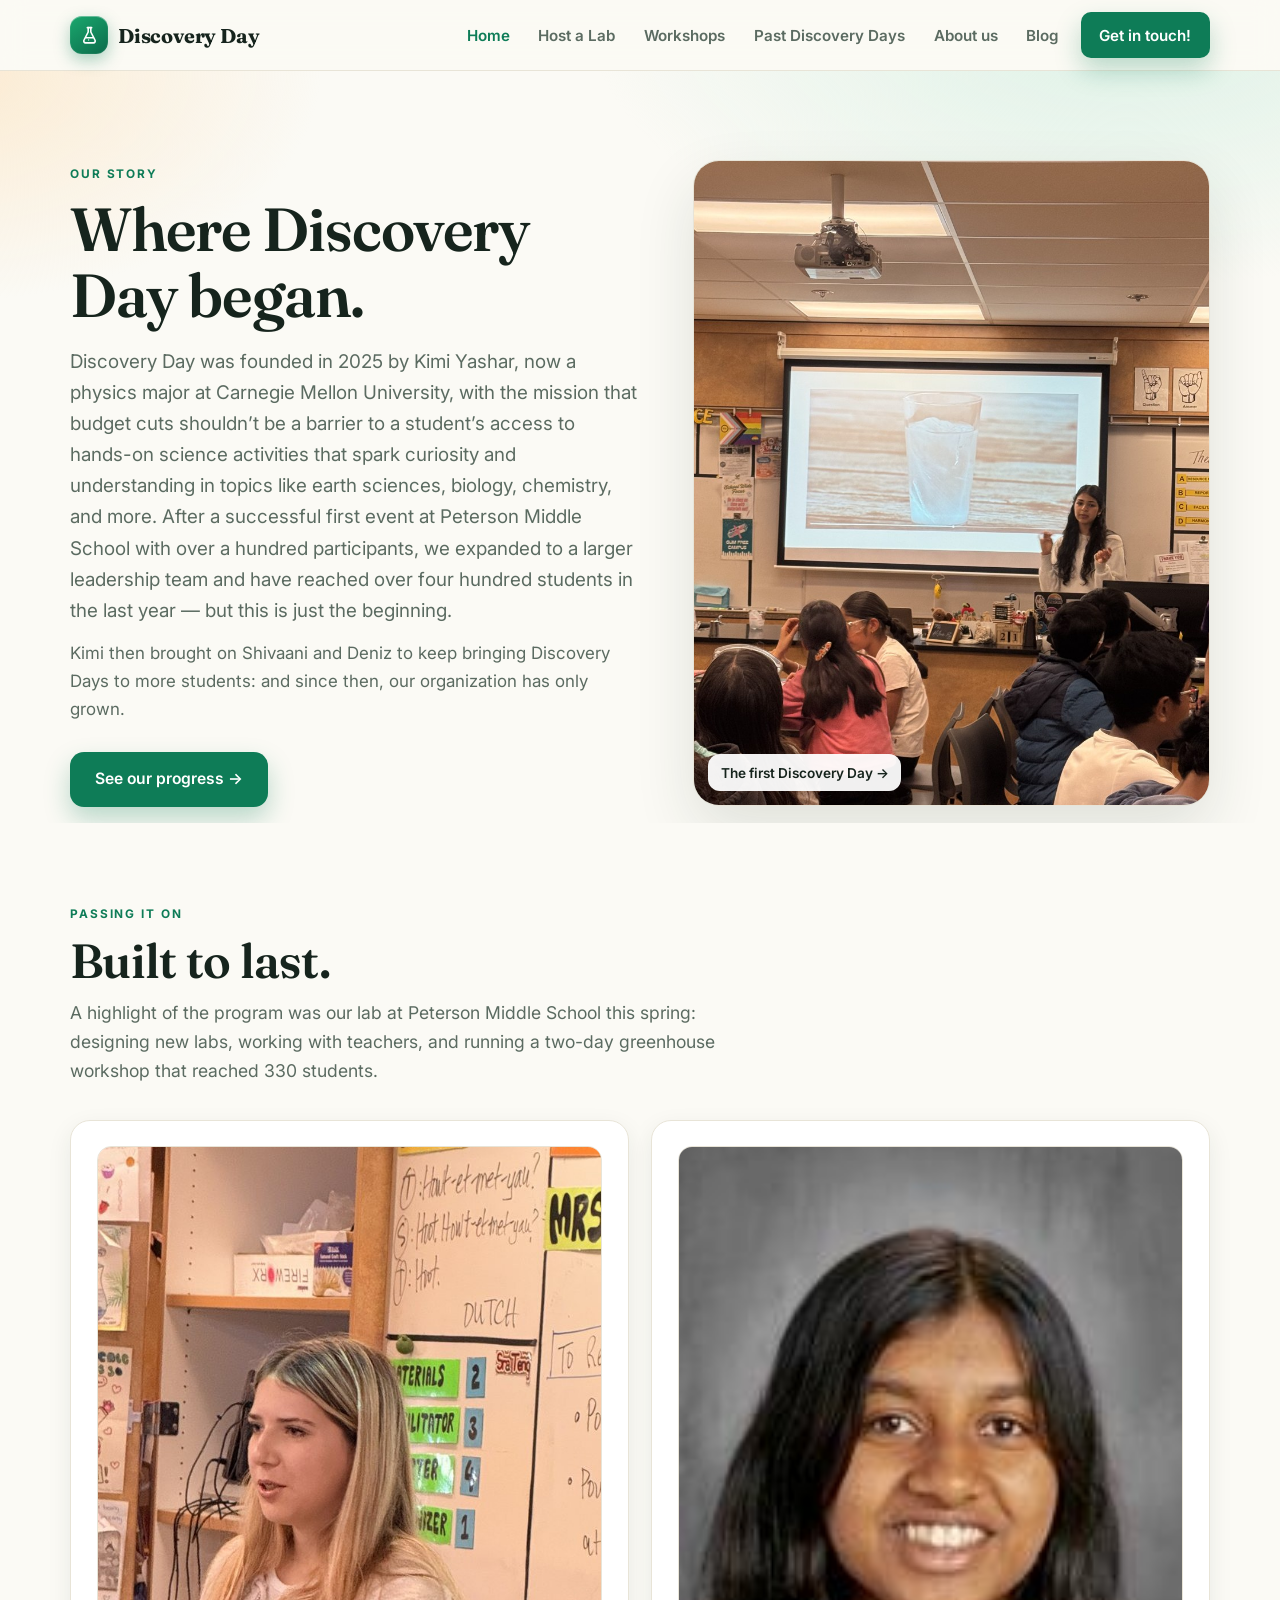
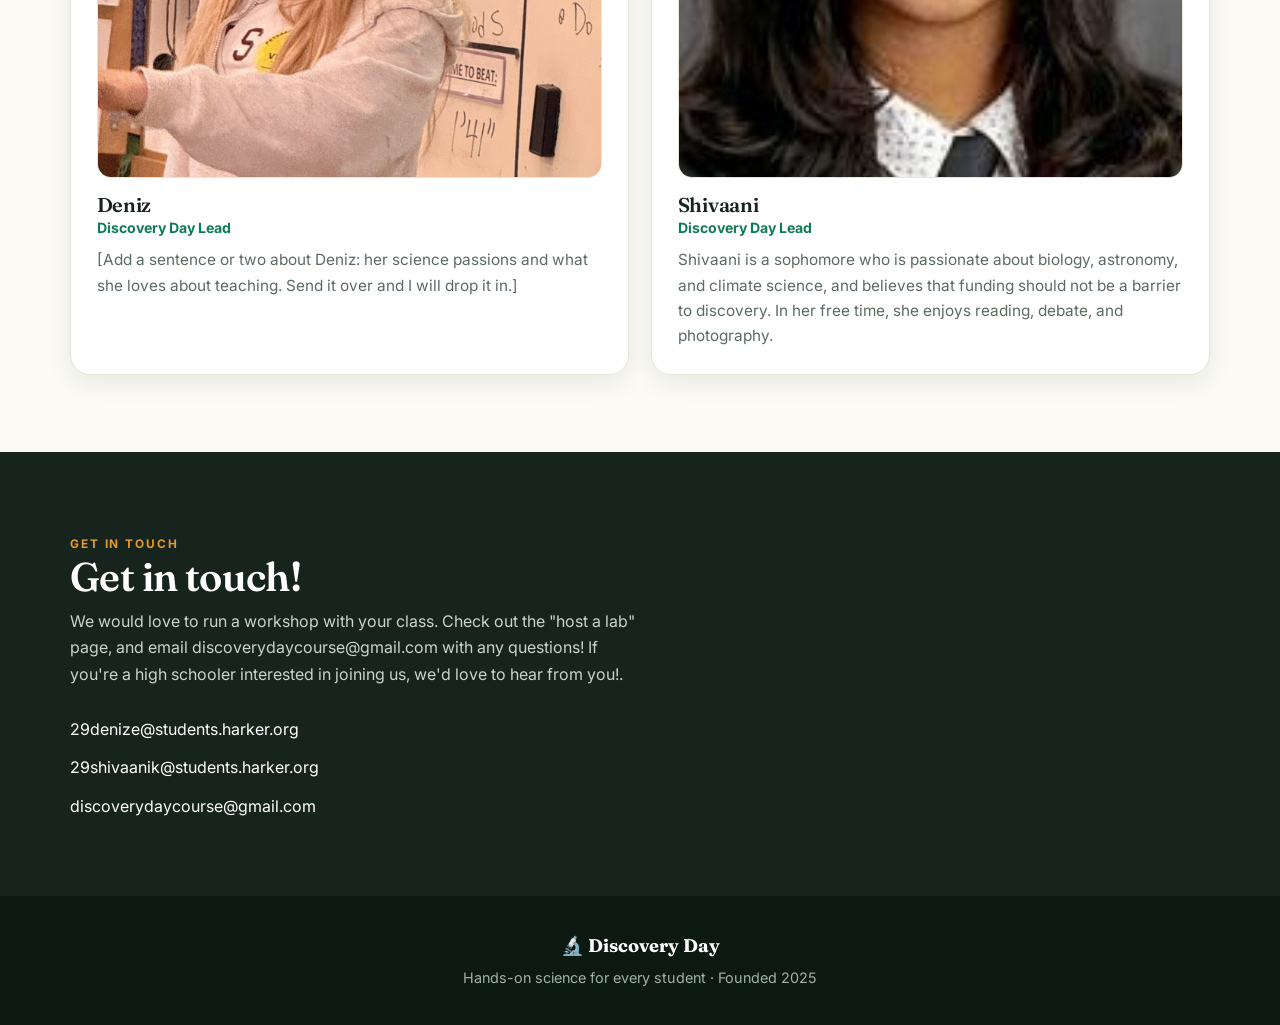
==== commit f5dc5bca: "Update about.html" ====
--- a/about.html
+++ b/about.html
@@ -34,8 +34,8 @@
     <div>
       <span class="eyebrow">Our story</span>
       <h1 style="font-size:clamp(2.4rem,5.4vw,3.8rem)">Where Discovery Day began.</h1>
-      <p class="lead">When Peterson Middle School lost science funding in 2025, Discovery Day was founded to fill the gap: free, hands-on science for students. The first year was three classes and 108 students, proof that one good experiment can change how a kid sees science.</p>
-      <p class="muted" style="font-size:1.06rem;margin-top:.9rem">After Kimi Yashar founded Discovery Day in 2025, she brought on two avid science enthusiasts, Shivaani Kumara Venkatesh and Deniz Ertem, to keep bringing Discovery Days to more students: and since then, our organization has only grown.</p>
+      <p class="lead">Discovery Day was founded in 2025 by Kimi Yashar, now a physics major at Carnegie Mellon University, with the mission that budget cuts shouldn’t be a barrier to a student’s access to hands-on science activities that spark curiosity and understanding in topics like earth sciences, biology, chemistry, and more. After a successful first event at Peterson Middle School with over a hundred participants, we expanded to a larger leadership team and have reached over four hundred students in the last year — but this is just the beginning.</p>
+      <p class="muted" style="font-size:1.06rem;margin-top:.9rem">Kimi then brought on Shivaani and Deniz to keep bringing Discovery Days to more students: and since then, our organization has only grown.</p>
       <div class="cta"><a href="past.html" class="btn btn-green">See our progress →</a></div>
     </div>
     <div class="hero-img reveal" style="aspect-ratio:4/5">
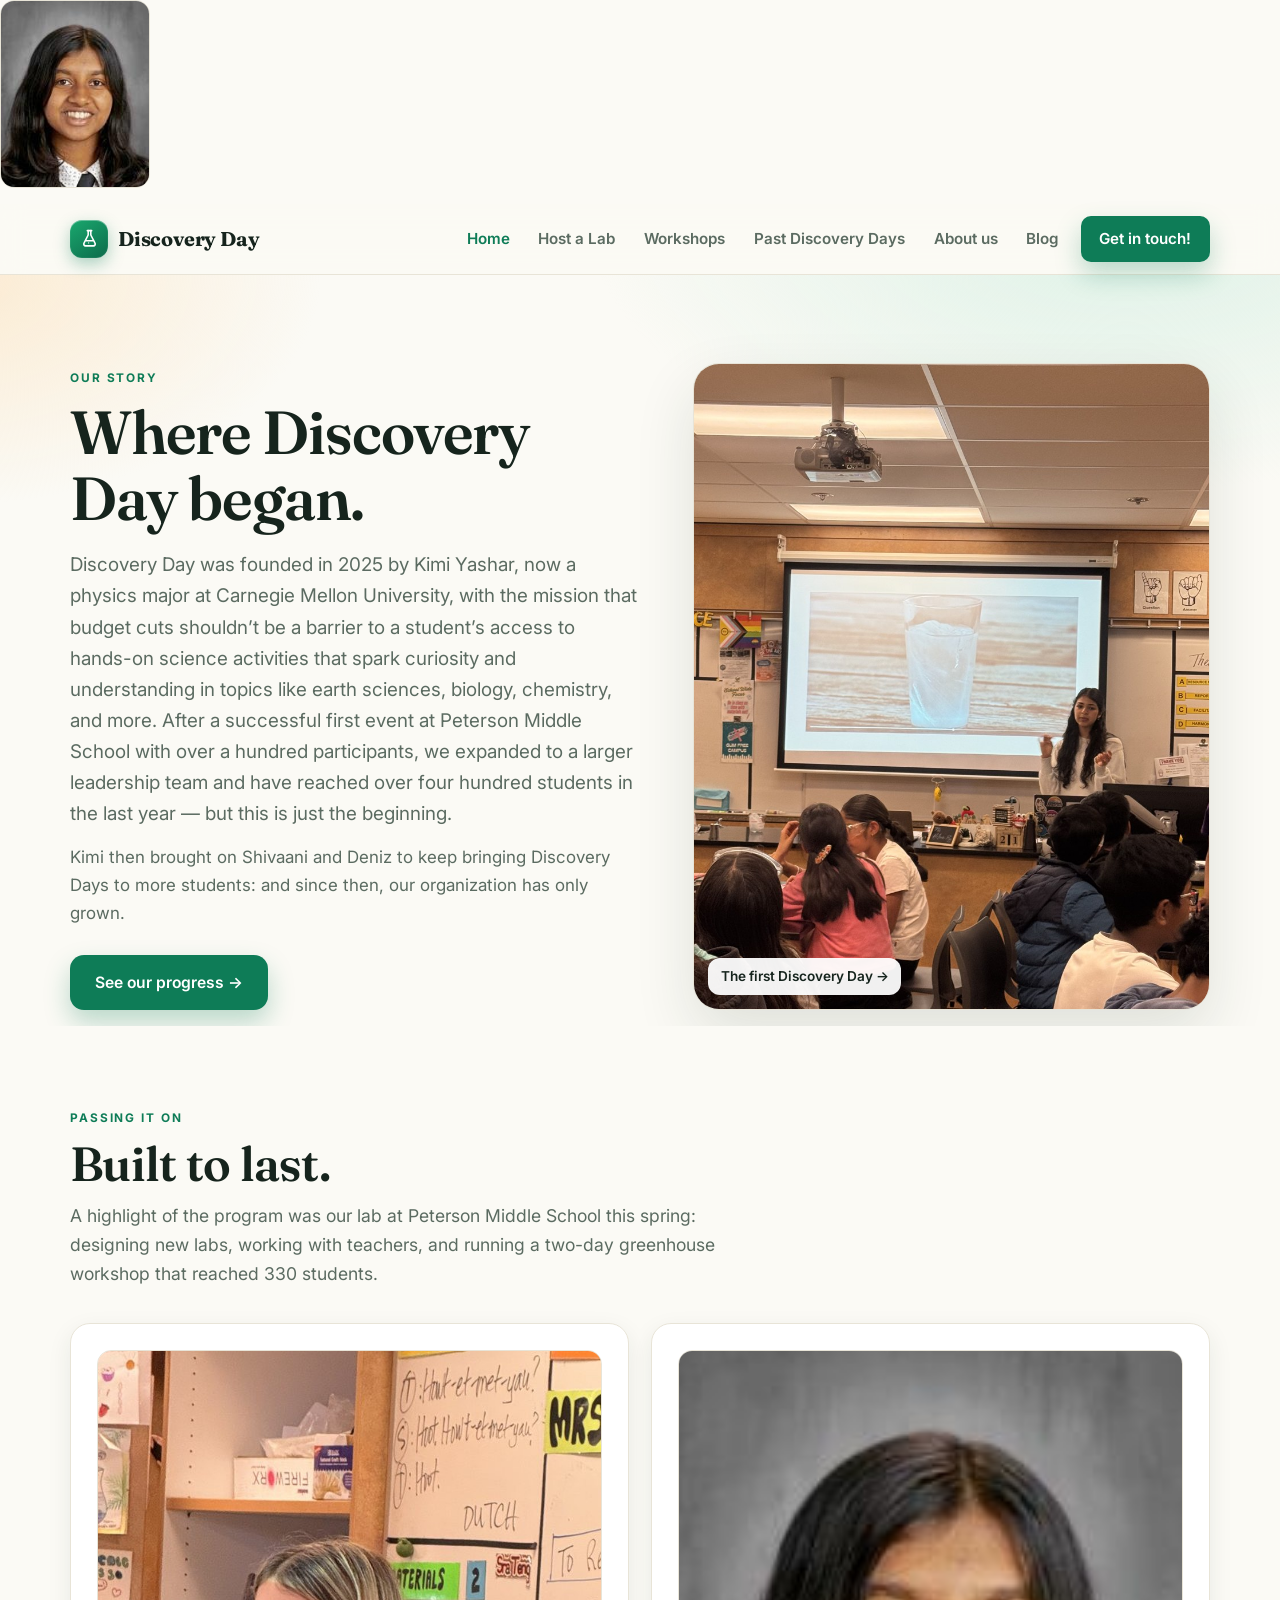
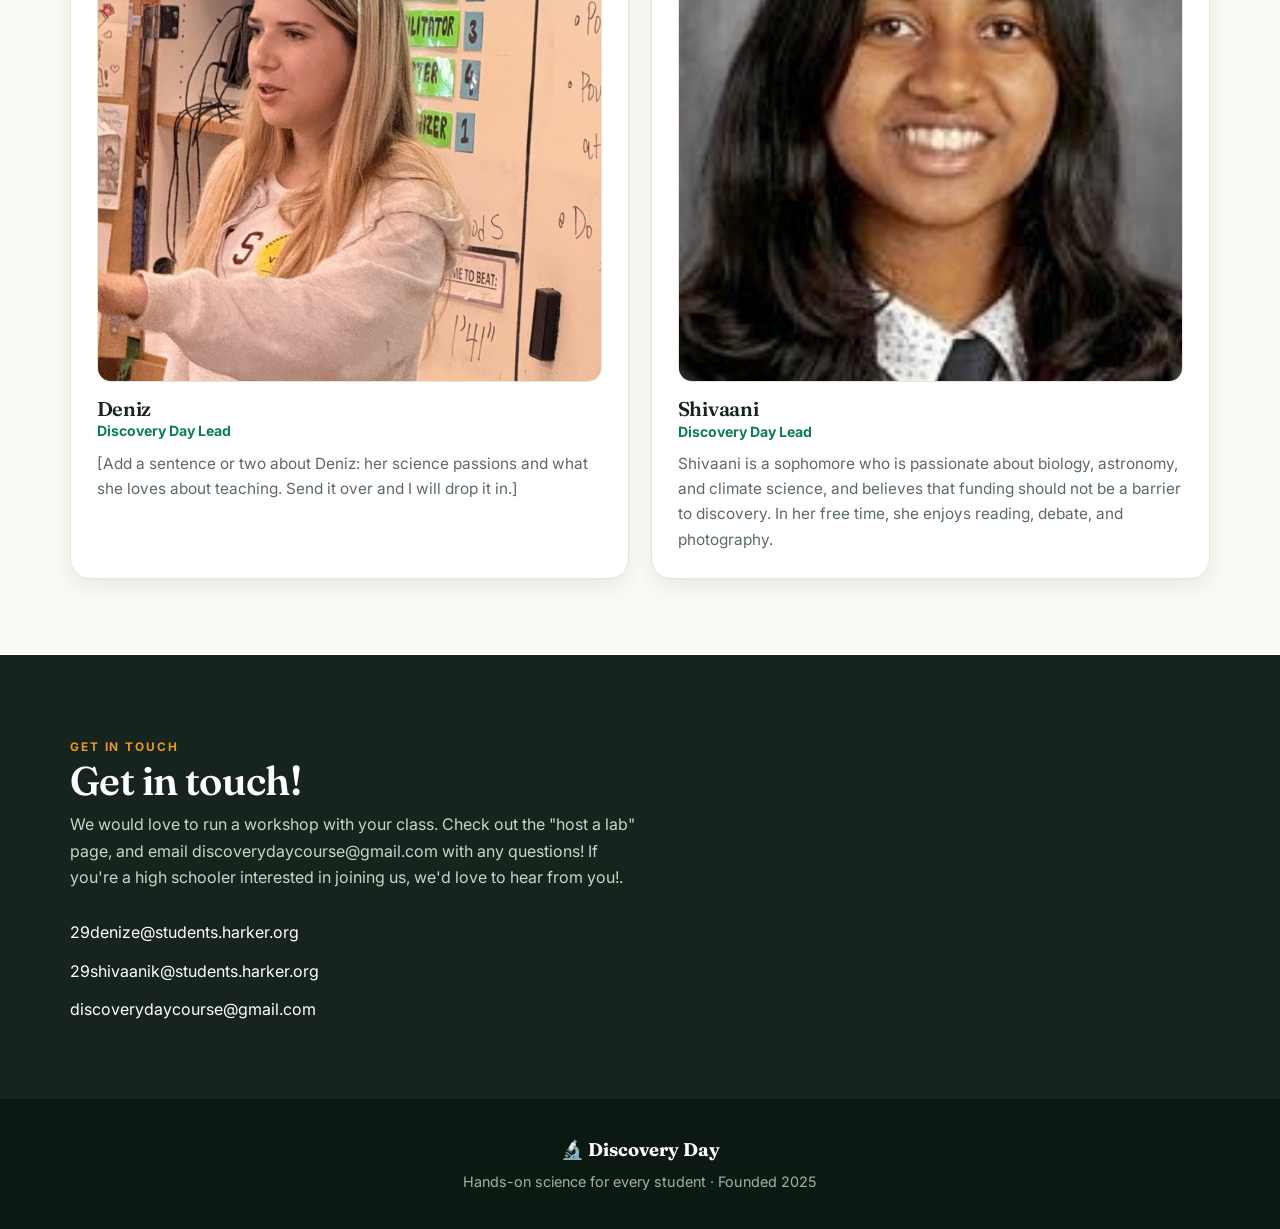
==== commit 26082f22: "Update about.html" ====
--- a/about.html
+++ b/about.html
@@ -1,4 +1,7 @@
 <!DOCTYPE html>
+<!-- Using inline CSS style -->
+<img class="bio-photo" src="images/shivaani.jpg" style="width: 150px;" alt="Shivaani" />
+
 <html lang="en" class="no-js">
 <head>
 <meta charset="UTF-8" />
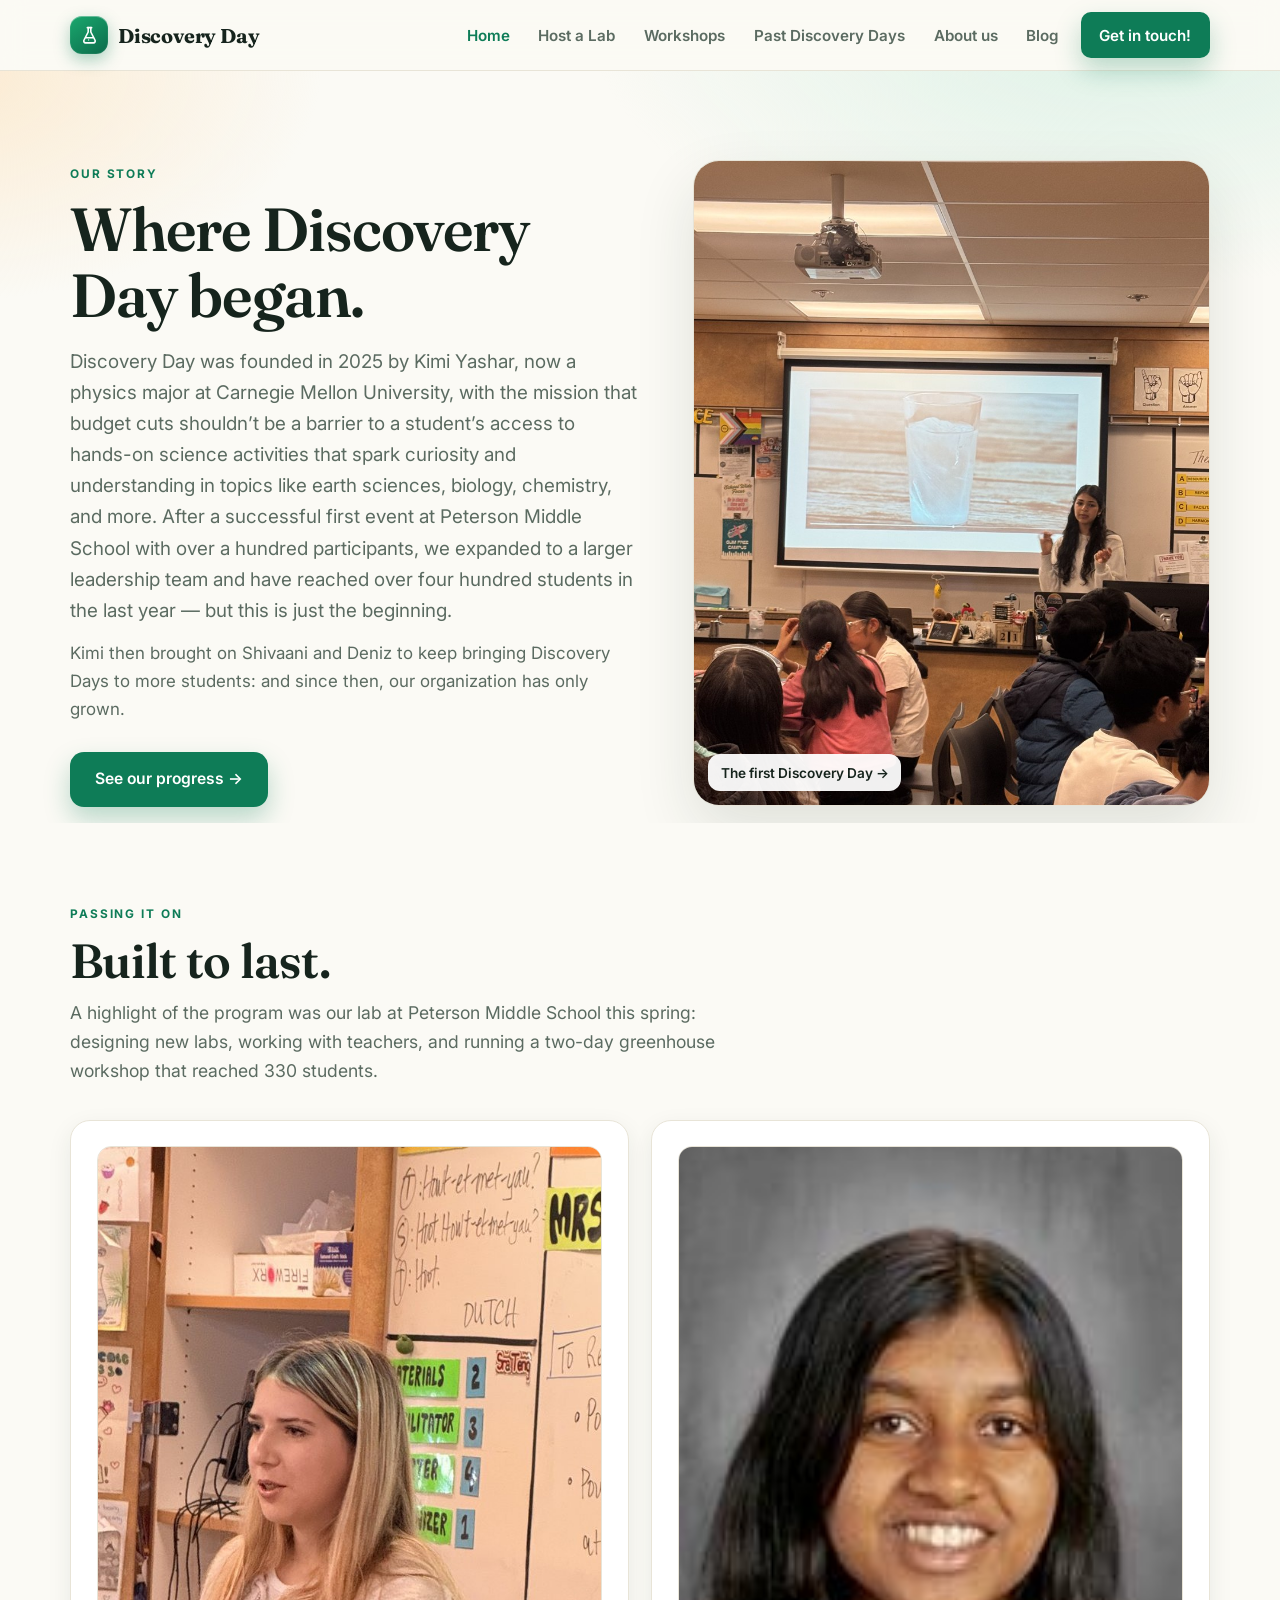
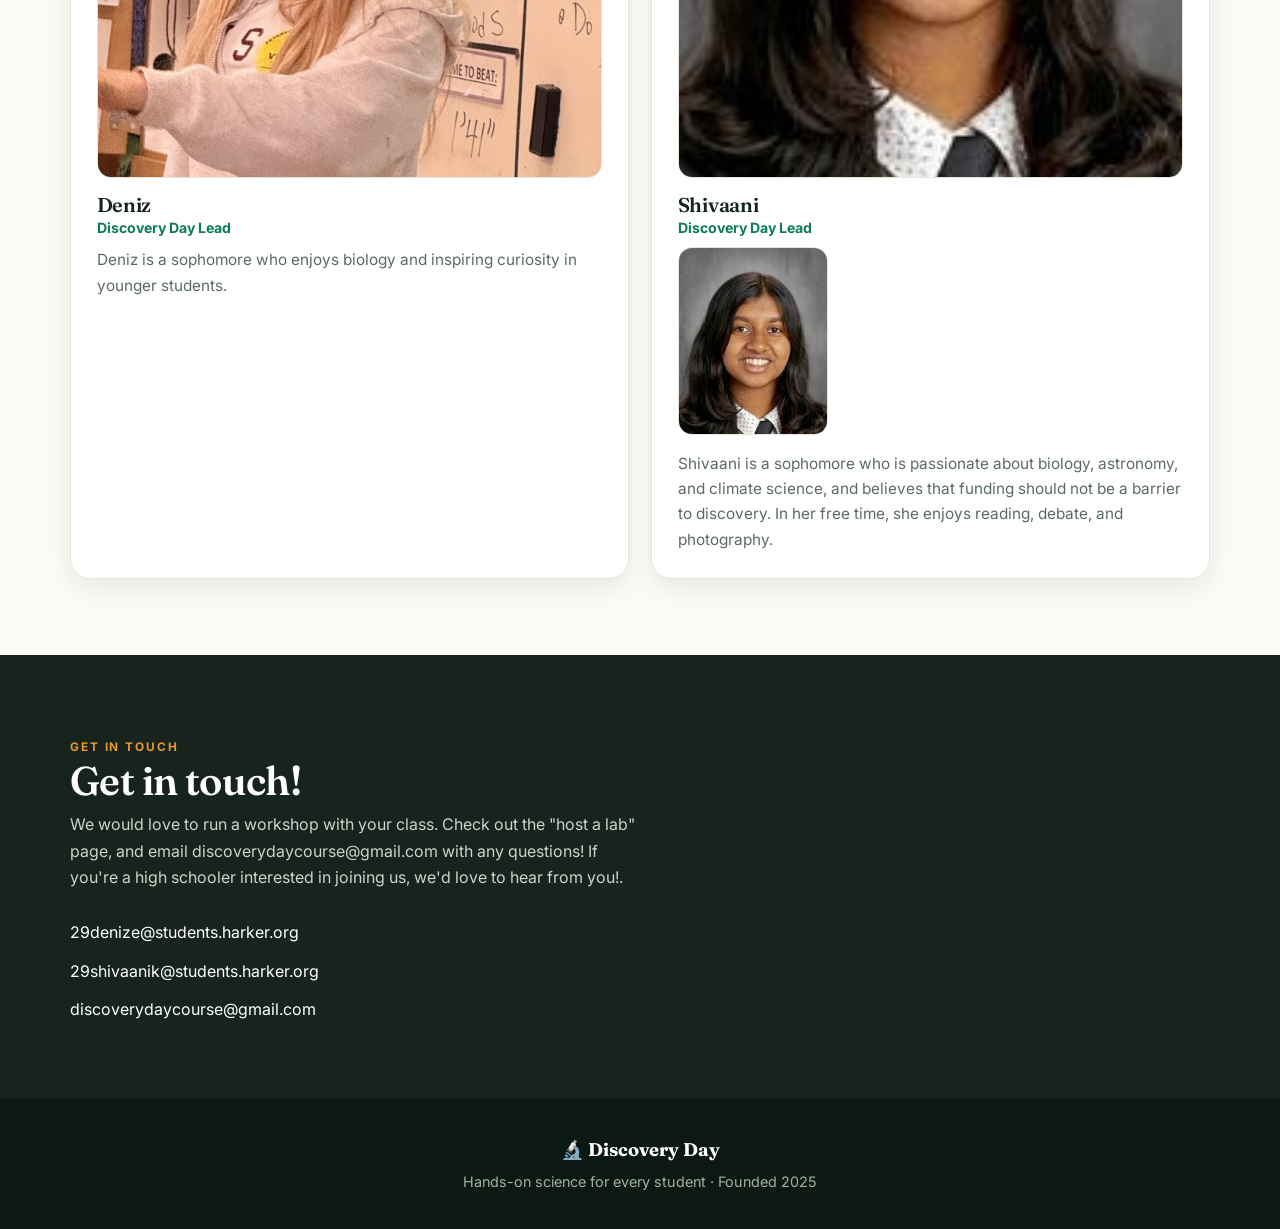
==== commit e730967c: "Update about.html" ====
--- a/about.html
+++ b/about.html
@@ -1,6 +1,4 @@
 <!DOCTYPE html>
-<!-- Using inline CSS style -->
-<img class="bio-photo" src="images/shivaani.jpg" style="width: 150px;" alt="Shivaani" />
 
 <html lang="en" class="no-js">
 <head>
@@ -61,12 +59,14 @@
         <img class="bio-photo" src="images/deniz.jpg" alt="Deniz teaching a Discovery Day workshop" />
         <h3>Deniz</h3>
         <div class="role">Discovery Day Lead</div>
-        <p>[Add a sentence or two about Deniz: her science passions and what she loves about teaching. Send it over and I will drop it in.]</p>
+        <p>Deniz is a sophomore who enjoys biology and inspiring curiosity in younger students.</p>
       </div>
       <div class="bio reveal">
         <img class="bio-photo" src="images/shivaani.jpg" alt="Shivaani teaching a Discovery Day workshop" />
         <h3>Shivaani</h3>
         <div class="role">Discovery Day Lead</div>
+        <!-- Using inline CSS style -->
+        <img class="bio-photo" src="images/shivaani.jpg" style="width: 150px;" alt="Shivaani" />
         <p>Shivaani is a sophomore who is passionate about biology, astronomy, and climate science, and believes that funding should not be a barrier to discovery. In her free time, she enjoys reading, debate, and photography.</p>
       </div>
     </div>
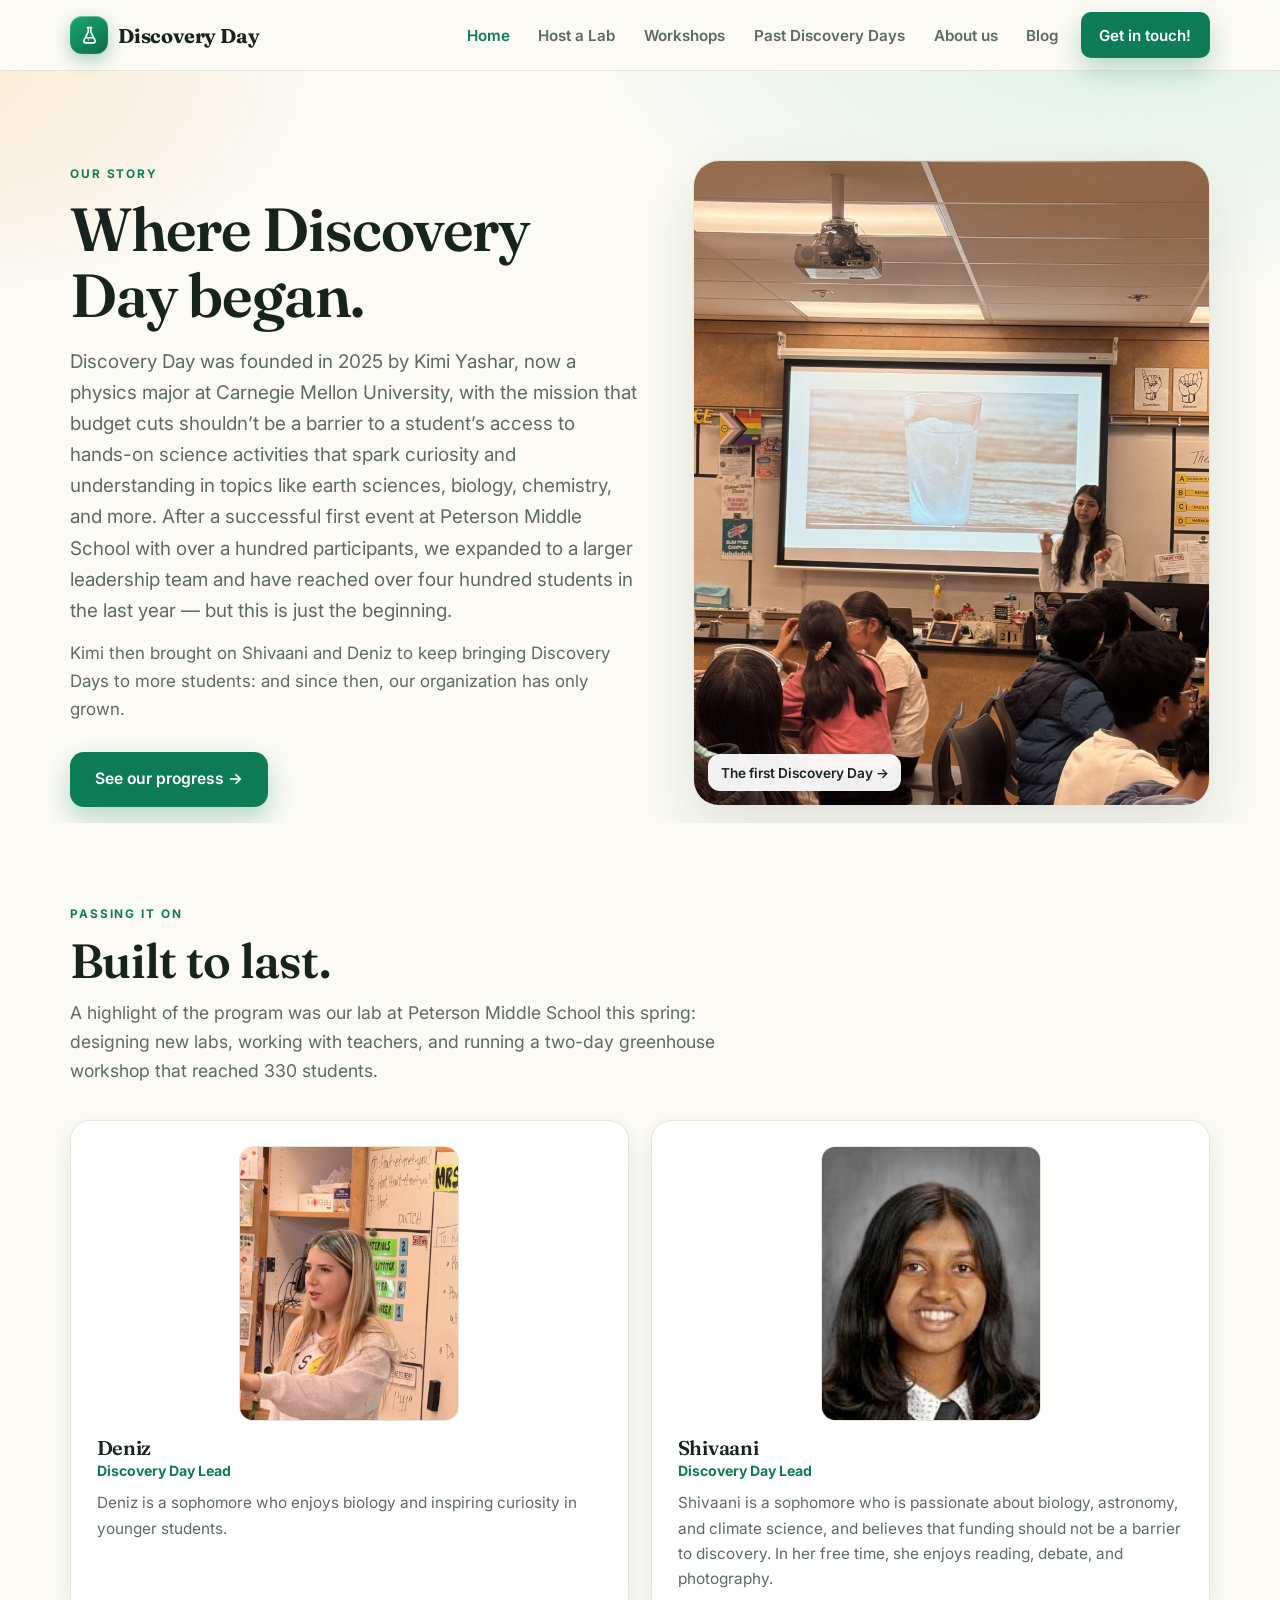
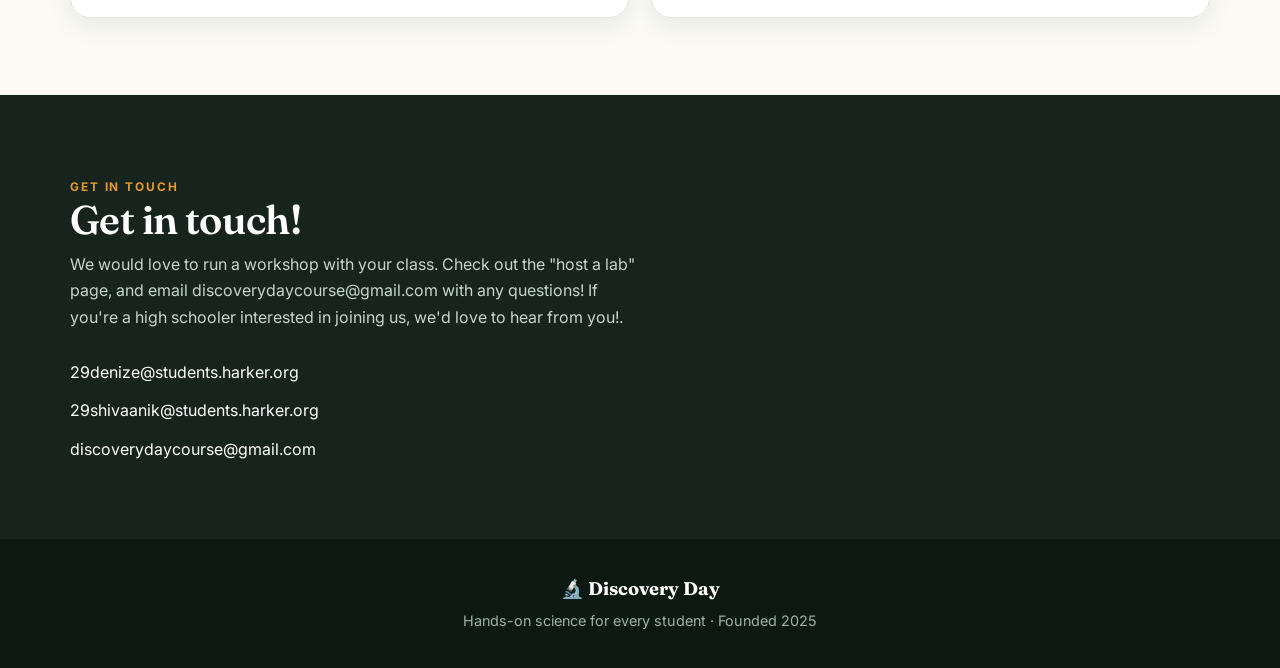
==== commit a2a4477a: "Update about.html" ====
--- a/about.html
+++ b/about.html
@@ -65,8 +65,6 @@
         <img class="bio-photo" src="images/shivaani.jpg" alt="Shivaani teaching a Discovery Day workshop" />
         <h3>Shivaani</h3>
         <div class="role">Discovery Day Lead</div>
-        <!-- Using inline CSS style -->
-        <img class="bio-photo" src="images/shivaani.jpg" style="width: 150px;" alt="Shivaani" />
         <p>Shivaani is a sophomore who is passionate about biology, astronomy, and climate science, and believes that funding should not be a barrier to discovery. In her free time, she enjoys reading, debate, and photography.</p>
       </div>
     </div>
--- a/styles.css
+++ b/styles.css
@@ -167,7 +167,7 @@
 .wcard-custom p{color:#DEF1E7;font-size:.96rem;margin-bottom:1.2rem}
 .wcard-custom a{align-self:flex-start;background:#fff;color:var(--green-d);font-weight:700;padding:.6rem 1.05rem;border-radius:11px;font-size:.9rem;transition:transform .15s ease}
 .wcard-custom a:hover{transform:translateY(-2px)}
-.bio-photo{width:100%;aspect-ratio:4/5;object-fit:cover;object-position:center 28%;border-radius:14px;margin-bottom:1rem;border:1px solid var(--line)}
+.bio-photo{width:220px;max-width:100%;aspect-ratio:4/5;object-fit:cover;object-position:center 28%;border-radius:14px;margin:0 auto 1rem auto;border:1px solid var(--line)}
 
 /* past discovery days: preview cards + detail modal */
 .timeline{position:relative;max-width:820px;margin:0 auto}
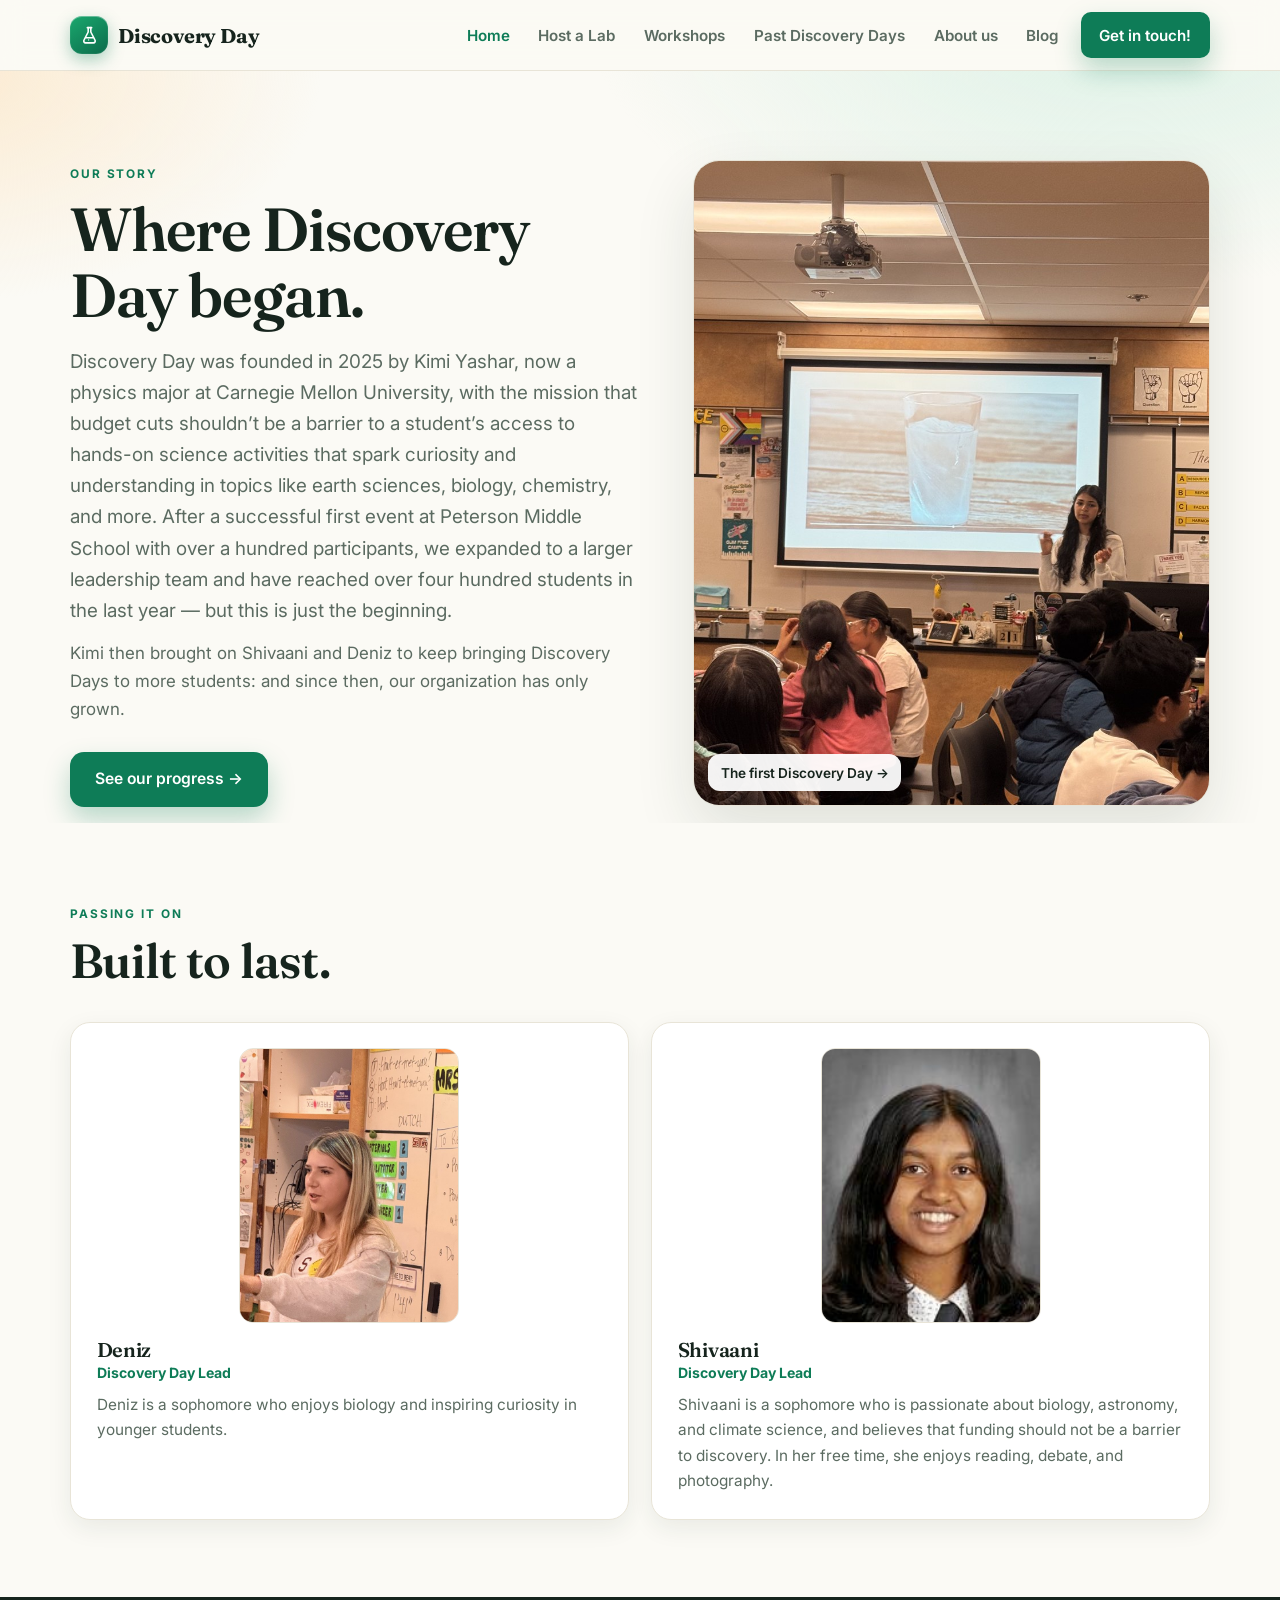
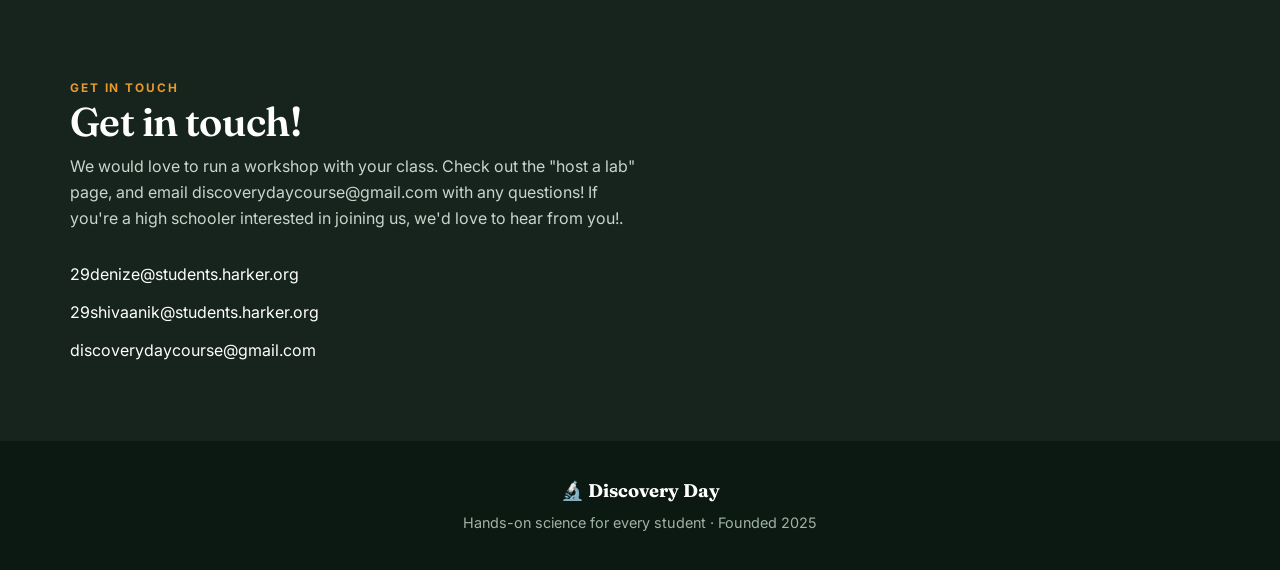
==== commit e10056d5: "Update about.html" ====
--- a/about.html
+++ b/about.html
@@ -52,7 +52,6 @@
     <div class="sec-head reveal" style="max-width:70ch">
       <span class="eyebrow">Passing it on</span>
       <h2>Built to last.</h2>
-      <p>A highlight of the program was our lab at Peterson Middle School this spring: designing new labs, working with teachers, and running a two-day greenhouse workshop that reached 330 students.</p>
     </div>
     <div class="people">
       <div class="bio reveal">
